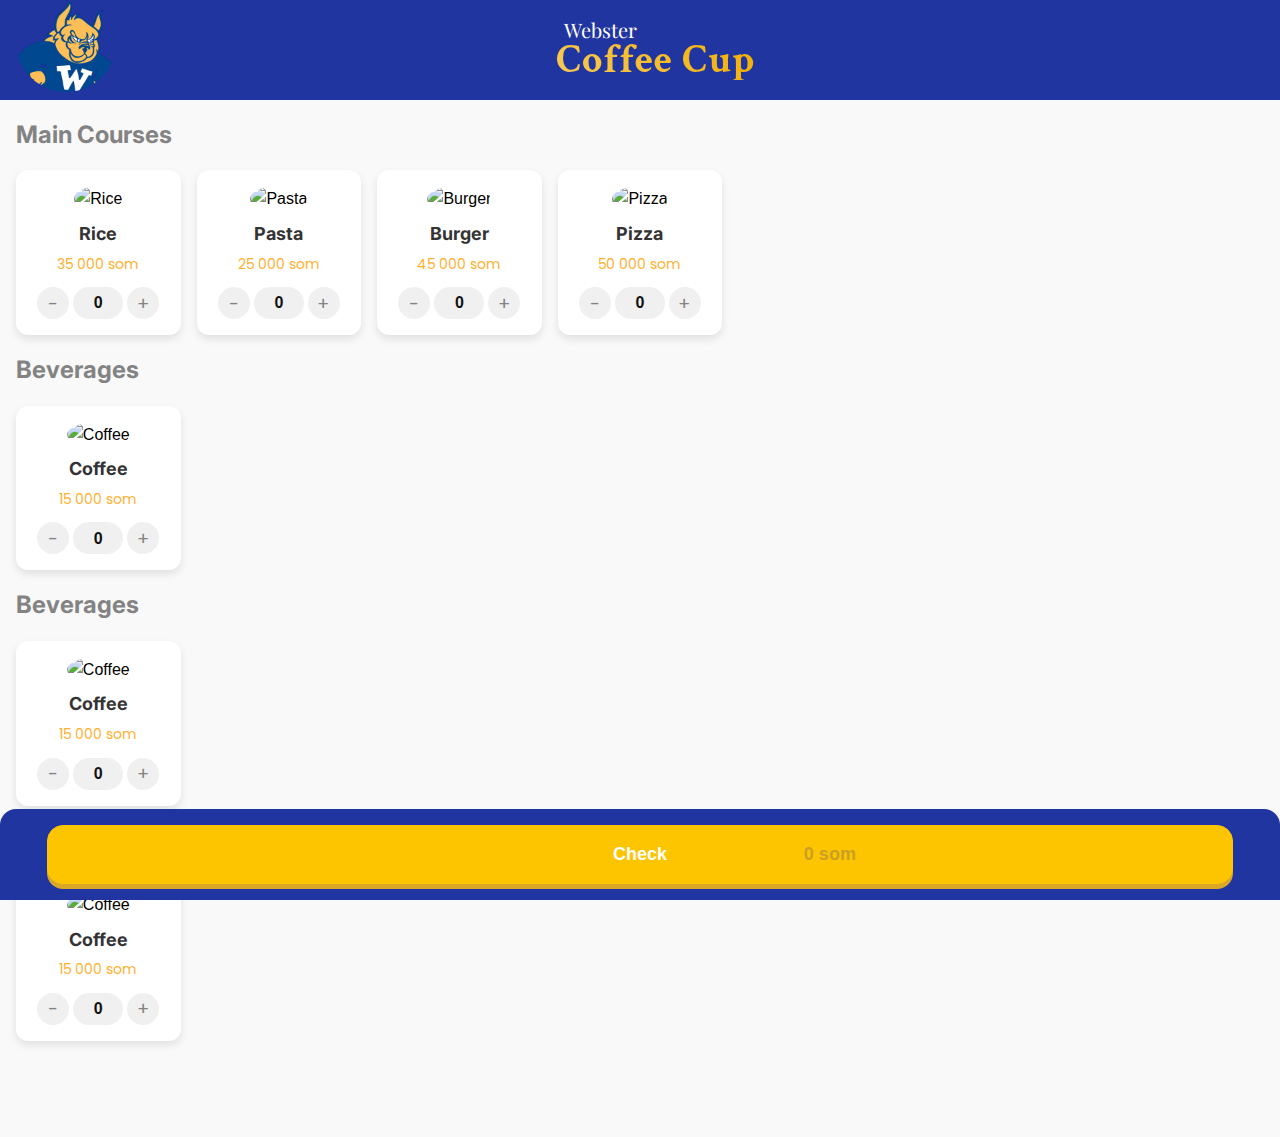
==== index.html @ dc09fca9 "Update logo image source in index.html" ====
<!--

<!DOCTYPE html>
<html lang="en">
<head>
    <meta charset="UTF-8">
    <meta name="viewport" content="width=device-width, user-scalable=no, initial-scale=1.0, maximum-scale=1.0, minimum-scale=1.0">
    <meta http-equiv="X-UA-Compatible" content="ie=edge">
    <title>Shop</title>
    <link rel="stylesheet" href="css/index.css">
    <script src="https://telegram.org/js/telegram-web-app.js"></script>
</head>
<body>
<header>
  <div class="logo">
      <img src="src/toplogom3.png" alt="Webster Logo"/>
  </div>
  <div class="title">
    <span class="small-text">Webster</span>
    <span class="large-text">CoffeeCup</span>
  </div>
</header>
<main>
    <div class="food-grid">
        &lt;!&ndash; Example of a single food card &ndash;&gt;

        <div class="food-card">
            <img src="src/download.png" alt="Rice" class="food-image">
            <h3 class="food-title">Rice</h3>
            <p class="food-price">35 000 som</p>
            <div class="quantity-selector">
                <button class="decrement">-</button>
                <span class="quantity">0</span>
                <button class="increment">+</button>
            </div>
        </div>
        <div class="food-card">
            <img src="src/pasta.png" alt="Pasta" class="food-image">
            <h3 class="food-title">Pasta</h3>
            <p class="food-price">25 000 som</p>
            <div class="quantity-selector">
                <button class="decrement">-</button>
                <span class="quantity">0</span>
                <button class="increment">+</button>
            </div>
        </div>
        <div class="food-card">
            <img src="src/burger.jpg" alt="Burger" class="food-image">
            <h3 class="food-title">Burger</h3>
            <p class="food-price">45 000 som</p>
            <div class="quantity-selector">
                <button class="decrement">-</button>
                <span class="quantity">0</span>
                <button class="increment">+</button>
            </div>
        </div>
        <div class="food-card">
            <img src="src/pizza.jpg" alt="Pizza" class="food-image">
            <h3 class="food-title">Pizza</h3>
            <p class="food-price">50 000 som</p>
            <div class="quantity-selector">
                <button class="decrement">-</button>
                <span class="quantity">0</span>
                <button class="increment">+</button>
            </div>
        </div>
        <div class="food-card">
            <img src="src/coffee.jpg" alt="Coffee" class="food-image">
            <h3 class="food-title">Coffee</h3>
            <p class="food-price">15 000 som</p>
            <div class="quantity-selector">
                <button class="decrement">-</button>
                <span class="quantity">0</span>
                <button class="increment">+</button>
            </div>
        </div>
        &lt;!&ndash; Repeat the food-card structure for other items &ndash;&gt;
    </div>
</main>
<footer>
  <button class="order-button">Check</button>
  <span class="total-price">111 000 som</span>
</footer>
<script src="js/index.js?v=1"></script>
</body>
</html>
-->
<!DOCTYPE html>
<html lang="en">
<head>
    <meta charset="UTF-8">
    <meta name="viewport" content="width=device-width, user-scalable=no, initial-scale=1.0, maximum-scale=1.0, minimum-scale=1.0">
    <meta http-equiv="X-UA-Compatible" content="ie=edge">
    <title>Shop</title>
    <link rel="stylesheet" href="css/index.css">
    <script src="https://telegram.org/js/telegram-web-app.js"></script>
    <link rel="preconnect" href="https://fonts.googleapis.com">
    <link rel="preconnect" href="https://fonts.gstatic.com" crossorigin>
    <link href="https://fonts.googleapis.com/css2?family=Inter:wght@400;700&display=swap" rel="stylesheet">
    <link href="https://fonts.googleapis.com/css2?family=Crimson+Text:wght@400;700&family=Playfair+Display:wght@400;700&display=swap" rel="stylesheet">
    <link href="https://fonts.googleapis.com/css2?family=Inter:wght@400;700&family=Poppins:wght@400;700&display=swap" rel="stylesheet">

</head>
<body>
<header>
    <div class="logo">
        <img src="src/toplogom3(1).png" alt="Webster Logo"/>
    </div>
    <div class="title">
        <span class="small-text">Webster</span>
        <span class="large-text">Coffee Cup</span>
    </div>
</header>
<main>
    <div class="food-grid">
        <!-- Section for Main Courses -->
        <div class="section-title">
            <h2>Main Courses</h2>
        </div>
        <div class="food-card">
            <img src="src/download.png" alt="Rice" class="food-image lazy">
            <h3 class="food-title">Rice</h3>
            <p class="food-price">35 000 som</p>
            <div class="quantity-selector">
                <button class="decrement">-</button>
                <span class="quantity">0</span>
                <button class="increment">+</button>
            </div>
        </div>
        <div class="food-card">
            <img src="src/pasta.png" alt="Pasta" class="food-image lazy">
            <h3 class="food-title">Pasta</h3>
            <p class="food-price">25 000 som</p>
            <div class="quantity-selector">
                <button class="decrement">-</button>
                <span class="quantity">0</span>
                <button class="increment">+</button>
            </div>
        </div>
        <div class="food-card">
            <img src="src/burger.jpg" alt="Burger" class="food-image lazy">
            <h3 class="food-title">Burger</h3>
            <p class="food-price">45 000 som</p>
            <div class="quantity-selector">
                <button class="decrement">-</button>
                <span class="quantity">0</span>
                <button class="increment">+</button>
            </div>
        </div>
        <div class="food-card">
            <img src="src/pizza.jpg" alt="Pizza" class="food-image lazy">
            <h3 class="food-title">Pizza</h3>
            <p class="food-price">50 000 som</p>
            <div class="quantity-selector">
                <button class="decrement">-</button>
                <span class="quantity">0</span>
                <button class="increment">+</button>
            </div>
        </div>

        <!-- Section for Salads -->
        <div class="section-title">
            <h2>Beverages</h2>
        </div>
        <div class="food-card">
            <img src="src/coffee.jpg" alt="Coffee" class="food-image lazy">
            <h3 class="food-title">Coffee</h3>
            <p class="food-price">15 000 som</p>
            <div class="quantity-selector">
                <button class="decrement">-</button>
                <span class="quantity">0</span>
                <button class="increment">+</button>
            </div>
        </div>
        <!-- Section for Dry Food -->
        <div class="section-title">
            <h2>Beverages</h2>
        </div>
        <div class="food-card">
            <img src="src/coffee.jpg" alt="Coffee" class="food-image lazy">
            <h3 class="food-title">Coffee</h3>
            <p class="food-price">15 000 som</p>
            <div class="quantity-selector">
                <button class="decrement">-</button>
                <span class="quantity">0</span>
                <button class="increment">+</button>
            </div>
        </div>
        <!-- Section for Soups -->
        <div class="section-title">
            <h2>Beverages</h2>
        </div>
        <div class="food-card">
            <img src="src/coffee.jpg" alt="Coffee" class="food-image lazy">
            <h3 class="food-title">Coffee</h3>
            <p class="food-price">15 000 som</p>
            <div class="quantity-selector">
                <button class="decrement">-</button>
                <span class="quantity">0</span>
                <button class="increment">+</button>
            </div>
        </div>
        <!-- Repeat the food-card structure for other items -->
    </div>
</main>
<footer>
    <button class="order-button">Check
        <span class="total-price">111 000 som</span>
    </button>
</footer>
<script src="js/index.js?v=1"></script>
---- css/index.css ----
/*

!* General Reset *!
* {
  margin: 0;
  padding: 0;
  box-sizing: border-box;
}

body {
  font-family: "Arial", sans-serif;
  background-color: #f9f9f9;
  color: #000;
  line-height: 1.6;
}

a {
  text-decoration: none;
  color: inherit;
}

!* Header Section *!
header {
  display: flex;
  align-items: center;
  justify-content: space-between;
  background-color: #2135a1;
  padding: 16px;
  color: #fff;
  position: relative;
}

header .logo {
  display: flex;
  align-items: center;
}

header .logo img {
  width: 100px;
  height: 100px;
  border-radius: 50%;
}

header .title {
  text-align: right;
}

header .title .small-text {
  font-size: 20px;
  display: block;
}

header .title .large-text {
  font-size: 40px;
  font-weight: bold;
  color: #fdc500;
}

!* Main Content Section *!
main {
  padding: 16px 16px 96px;
}

.food-grid {
  display: grid;
  grid-template-columns: repeat(auto-fit, minmax(150px, 1fr));
  gap: 16px;
}

.food-card {
  background-color: #fff;
  border-radius: 12px;
  box-shadow: 0px 4px 8px rgba(0, 0, 0, 0.1);
  padding: 16px;
  text-align: center;
}

.food-card img.food-image {
  width: 120px;
  height: 120px;
  border-radius: 50%;
  margin: 0 auto;
  object-fit: cover;
}

.food-card .food-title {
  font-size: 18px;
  font-weight: bold;
  margin-top: 8px;
}

.food-card .food-price {
  font-size: 14px;
  color: #888888;
  margin-top: 4px;
}

.quantity-selector {
  display: flex;
  align-items: center;
  justify-content: center;
  margin-top: 12px;
}

.quantity-selector button {
  width: 32px;
  height: 32px;
  background-color: #F0F0F0;
  border: none;
  border-radius: 50%;
  font-size: 18px;
  font-weight: bold;
  color: #000;
  cursor: pointer;
}

.quantity-selector button:hover {
  background-color: #e0e0e0;
}

.quantity-selector .quantity {
  font-size: 16px;
  font-weight: bold;
  margin: 0 8px;
}

!* Footer Section *!
footer {
  position: fixed;
  bottom: 0;
  display: flex;
  align-items: center;
  color: #fff;

  background-color: #2135a1;
  border-top-left-radius: 16px;
  border-top-right-radius: 16px;
  width: 100%;
  justify-content: center;
  padding: 16px;
}

footer .order-button {
  font-size: 18px;
  cursor: pointer;

  font-weight: 600;
  padding: 16px 25%;
  border-radius: 16px;
  transition: 0.15s all ease-in-out;
  color: white;
  border: 1px solid #fdc500;
  background-color: #fdc500;
  box-shadow: 0px 5px 0px 0px #dba727;
  margin-right: 16px;
  margin-left: 0;
}

footer .order-button:hover {
  background-color: #ffd500;
}


footer .order-button:active {
  transform: translateY(5px);
  box-shadow: none;
}

footer .total-price {
  font-size: 18px;
  font-weight: bold;
  width: 100%;
  text-align: center;
}

:root {
  --grey-color: rgb(228, 228, 228);
  --darker-grey-color: rgb(189, 189, 189);
  --text-color: rgb(60, 60, 60);
  --border-radius: 16px;

}


*/


/* General Reset */
* {
  margin: 0;
  padding: 0;
  box-sizing: border-box;
}

/* This makes the sections take the whole width */
.section-title {
  font-family: 'Inter', serif;
  font-weight: bold;
  color: #838383;
  grid-column: 1 / -1;
}

body {
  font-family: "Arial", sans-serif;
  background-color: #f9f9f9;
  color: #000;
  line-height: 1.6;
}

a {
  text-decoration: none;
  color: inherit;
}

/* Header Section */
header {
  position: relative;
  background-color: #2135a1;
  height: 100px;               /* Adjust header height as needed */
  display: flex;
  align-items: center;
  justify-content: center;
  color: #fff;
}

.logo {
  position: absolute;
  bottom: 0;
  left: 16px;                  /* Adjust left margin if needed */
}

.logo img {
  width: 100px;
  height: 100px;
  border-radius: 50%;
}

.title span {
  margin: 0;       /* Remove any default margins */
  padding: 0;      /* Remove any default padding */
  line-height: 1; /* Adjust line-height as needed */
}

.title {
  text-align: center;
  margin-left:30px;
}

.title .small-text {
  font-family: 'Playfair Display',serif;
  font-size: 20px;
  display: block;
  margin-left: -110px;
}

.title .large-text {
  font-family: 'Crimson Text',serif;
  font-size: 40px;
  font-weight: bold;
  background: linear-gradient(45deg, #F7CA59, #F3AE00);
  -webkit-background-clip: text;
  -webkit-text-fill-color: transparent;
  /* Optional: for browsers that support it */
  background-clip: text;
  color: transparent;
  display: block;
  letter-spacing: 1px
}

/* Main Content Section */
main {
  padding: 16px 16px 96px;
}

.food-grid {
  display: grid;
  grid-template-columns: repeat(auto-fit, minmax(150px, 1fr));
  gap: 16px;
}

.food-card {
  background-color: #fff;
  border-radius: 12px;
  box-shadow: 0px 4px 8px rgba(0, 0, 0, 0.1);
  padding: 16px;
  text-align: center;
}

.food-card img.food-image {
  width: 150px;
  height: 150px;
  border-radius: 50%;
  margin: 0 auto;
  object-fit: cover;
}

.food-card .food-title {
  font-family: 'Inter', sans-serif;
  color: #333;
  font-size: 18px;
  font-weight: bold;
  margin-top: 8px;
}

.food-card .food-price {
  font-family: 'Poppins', sans-serif;
  font-weight: 0;
  font-size: 14px;
  color: #FFB030;
  margin-top: 4px;
}

.quantity-selector {
  display: flex;
  align-items: center;
  justify-content: center;
  margin-top: 12px;
}

.quantity-selector button {
  font-family: 'Poppins', sans-serif;
  width: 32px;
  height: 32px;
  background-color: #F0F0F0;
  border: none;
  border-radius: 50%;
  font-size: 18px;
  font-weight: normal;
  color: #838383;
  cursor: pointer;
}

.quantity-selector button:hover {
  background-color: #e0e0e0;
}

.quantity-selector .quantity {
  display: flex;
  align-items: center;      /* Vertical centering */
  justify-content: center;  /* Horizontal centering */
  background-color: #F0F0F0;
  border-radius: 16px;
  width: 50px;
  height: 32px;
  font-size: 16px;
  color: #111111;
  font-weight: bold;
  margin: 0 4px;
}

/* Footer Section */
footer {
  position: fixed;
  bottom: 0;
  display: flex;
  align-items: center;
  color: #fff;
  background-color: #2135a1;
  border-top-left-radius: 16px;
  border-top-right-radius: 16px;
  width: 100%;
  justify-content: center; /* Center the button */
  padding: 16px;
}

footer .order-button {
  font-size: 18px;
  cursor: pointer;
  font-weight: 600;
  padding: 1em 2em; /* Adjust padding as needed */
  border-radius: 16px;
  color: white;
  border: 1px solid #fdc500;
  background-color: #fdc500;
  box-shadow: 0px 5px 0px 0px #dba727;
  display: flex;
  width: 95%;
  align-items: center;
  justify-content: center; /* Center the text inside the button */
  position: relative;
}

footer .order-button:hover {
  background-color: #ffd500;
}

.order-button span {
  position: absolute;
  left: 63%; /* Adjust the distance from the right edge */
  font-size: 18px;
  font-weight: bold;
  color: #CB9F25;
  padding: 5px 10px;
}

.order-button.animate {
  animation: buttonPress 0.25s ease-in-out;
}

@keyframes buttonPress {
  0%, 100% {
    transform: translateY(0);
    box-shadow: 0px 5px 0px 0px #dba727;
  }
  50% {
    transform: translateY(5px);
    box-shadow: none;
  }
}
/* OLD Version. animation starts after JS*/
/* footer .order-button:active {
  transform: translateY(5px);
  box-shadow: none;
} */



:root {
  --grey-color: rgb(228, 228, 228);
  --darker-grey-color: rgb(189, 189, 189);
  --text-color: rgb(60, 60, 60);
  --border-radius: 16px;

}
---- css/index.css ----
/*

!* General Reset *!
* {
  margin: 0;
  padding: 0;
  box-sizing: border-box;
}

body {
  font-family: "Arial", sans-serif;
  background-color: #f9f9f9;
  color: #000;
  line-height: 1.6;
}

a {
  text-decoration: none;
  color: inherit;
}

!* Header Section *!
header {
  display: flex;
  align-items: center;
  justify-content: space-between;
  background-color: #2135a1;
  padding: 16px;
  color: #fff;
  position: relative;
}

header .logo {
  display: flex;
  align-items: center;
}

header .logo img {
  width: 100px;
  height: 100px;
  border-radius: 50%;
}

header .title {
  text-align: right;
}

header .title .small-text {
  font-size: 20px;
  display: block;
}

header .title .large-text {
  font-size: 40px;
  font-weight: bold;
  color: #fdc500;
}

!* Main Content Section *!
main {
  padding: 16px 16px 96px;
}

.food-grid {
  display: grid;
  grid-template-columns: repeat(auto-fit, minmax(150px, 1fr));
  gap: 16px;
}

.food-card {
  background-color: #fff;
  border-radius: 12px;
  box-shadow: 0px 4px 8px rgba(0, 0, 0, 0.1);
  padding: 16px;
  text-align: center;
}

.food-card img.food-image {
  width: 120px;
  height: 120px;
  border-radius: 50%;
  margin: 0 auto;
  object-fit: cover;
}

.food-card .food-title {
  font-size: 18px;
  font-weight: bold;
  margin-top: 8px;
}

.food-card .food-price {
  font-size: 14px;
  color: #888888;
  margin-top: 4px;
}

.quantity-selector {
  display: flex;
  align-items: center;
  justify-content: center;
  margin-top: 12px;
}

.quantity-selector button {
  width: 32px;
  height: 32px;
  background-color: #F0F0F0;
  border: none;
  border-radius: 50%;
  font-size: 18px;
  font-weight: bold;
  color: #000;
  cursor: pointer;
}

.quantity-selector button:hover {
  background-color: #e0e0e0;
}

.quantity-selector .quantity {
  font-size: 16px;
  font-weight: bold;
  margin: 0 8px;
}

!* Footer Section *!
footer {
  position: fixed;
  bottom: 0;
  display: flex;
  align-items: center;
  color: #fff;

  background-color: #2135a1;
  border-top-left-radius: 16px;
  border-top-right-radius: 16px;
  width: 100%;
  justify-content: center;
  padding: 16px;
}

footer .order-button {
  font-size: 18px;
  cursor: pointer;

  font-weight: 600;
  padding: 16px 25%;
  border-radius: 16px;
  transition: 0.15s all ease-in-out;
  color: white;
  border: 1px solid #fdc500;
  background-color: #fdc500;
  box-shadow: 0px 5px 0px 0px #dba727;
  margin-right: 16px;
  margin-left: 0;
}

footer .order-button:hover {
  background-color: #ffd500;
}


footer .order-button:active {
  transform: translateY(5px);
  box-shadow: none;
}

footer .total-price {
  font-size: 18px;
  font-weight: bold;
  width: 100%;
  text-align: center;
}

:root {
  --grey-color: rgb(228, 228, 228);
  --darker-grey-color: rgb(189, 189, 189);
  --text-color: rgb(60, 60, 60);
  --border-radius: 16px;

}


*/


/* General Reset */
* {
  margin: 0;
  padding: 0;
  box-sizing: border-box;
}

/* This makes the sections take the whole width */
.section-title {
  font-family: 'Inter', serif;
  font-weight: bold;
  color: #838383;
  grid-column: 1 / -1;
}

body {
  font-family: "Arial", sans-serif;
  background-color: #f9f9f9;
  color: #000;
  line-height: 1.6;
}

a {
  text-decoration: none;
  color: inherit;
}

/* Header Section */
header {
  position: relative;
  background-color: #2135a1;
  height: 100px;               /* Adjust header height as needed */
  display: flex;
  align-items: center;
  justify-content: center;
  color: #fff;
}

.logo {
  position: absolute;
  bottom: 0;
  left: 16px;                  /* Adjust left margin if needed */
}

.logo img {
  width: 100px;
  height: 100px;
  border-radius: 50%;
}

.title span {
  margin: 0;       /* Remove any default margins */
  padding: 0;      /* Remove any default padding */
  line-height: 1; /* Adjust line-height as needed */
}

.title {
  text-align: center;
  margin-left:30px;
}

.title .small-text {
  font-family: 'Playfair Display',serif;
  font-size: 20px;
  display: block;
  margin-left: -110px;
}

.title .large-text {
  font-family: 'Crimson Text',serif;
  font-size: 40px;
  font-weight: bold;
  background: linear-gradient(45deg, #F7CA59, #F3AE00);
  -webkit-background-clip: text;
  -webkit-text-fill-color: transparent;
  /* Optional: for browsers that support it */
  background-clip: text;
  color: transparent;
  display: block;
  letter-spacing: 1px
}

/* Main Content Section */
main {
  padding: 16px 16px 96px;
}

.food-grid {
  display: grid;
  grid-template-columns: repeat(auto-fit, minmax(150px, 1fr));
  gap: 16px;
}

.food-card {
  background-color: #fff;
  border-radius: 12px;
  box-shadow: 0px 4px 8px rgba(0, 0, 0, 0.1);
  padding: 16px;
  text-align: center;
}

.food-card img.food-image {
  width: 150px;
  height: 150px;
  border-radius: 50%;
  margin: 0 auto;
  object-fit: cover;
}

.food-card .food-title {
  font-family: 'Inter', sans-serif;
  color: #333;
  font-size: 18px;
  font-weight: bold;
  margin-top: 8px;
}

.food-card .food-price {
  font-family: 'Poppins', sans-serif;
  font-weight: 0;
  font-size: 14px;
  color: #FFB030;
  margin-top: 4px;
}

.quantity-selector {
  display: flex;
  align-items: center;
  justify-content: center;
  margin-top: 12px;
}

.quantity-selector button {
  font-family: 'Poppins', sans-serif;
  width: 32px;
  height: 32px;
  background-color: #F0F0F0;
  border: none;
  border-radius: 50%;
  font-size: 18px;
  font-weight: normal;
  color: #838383;
  cursor: pointer;
}

.quantity-selector button:hover {
  background-color: #e0e0e0;
}

.quantity-selector .quantity {
  display: flex;
  align-items: center;      /* Vertical centering */
  justify-content: center;  /* Horizontal centering */
  background-color: #F0F0F0;
  border-radius: 16px;
  width: 50px;
  height: 32px;
  font-size: 16px;
  color: #111111;
  font-weight: bold;
  margin: 0 4px;
}

/* Footer Section */
footer {
  position: fixed;
  bottom: 0;
  display: flex;
  align-items: center;
  color: #fff;
  background-color: #2135a1;
  border-top-left-radius: 16px;
  border-top-right-radius: 16px;
  width: 100%;
  justify-content: center; /* Center the button */
  padding: 16px;
}

footer .order-button {
  font-size: 18px;
  cursor: pointer;
  font-weight: 600;
  padding: 1em 2em; /* Adjust padding as needed */
  border-radius: 16px;
  color: white;
  border: 1px solid #fdc500;
  background-color: #fdc500;
  box-shadow: 0px 5px 0px 0px #dba727;
  display: flex;
  width: 95%;
  align-items: center;
  justify-content: center; /* Center the text inside the button */
  position: relative;
}

footer .order-button:hover {
  background-color: #ffd500;
}

.order-button span {
  position: absolute;
  left: 63%; /* Adjust the distance from the right edge */
  font-size: 18px;
  font-weight: bold;
  color: #CB9F25;
  padding: 5px 10px;
}

.order-button.animate {
  animation: buttonPress 0.25s ease-in-out;
}

@keyframes buttonPress {
  0%, 100% {
    transform: translateY(0);
    box-shadow: 0px 5px 0px 0px #dba727;
  }
  50% {
    transform: translateY(5px);
    box-shadow: none;
  }
}
/* OLD Version. animation starts after JS*/
/* footer .order-button:active {
  transform: translateY(5px);
  box-shadow: none;
} */



:root {
  --grey-color: rgb(228, 228, 228);
  --darker-grey-color: rgb(189, 189, 189);
  --text-color: rgb(60, 60, 60);
  --border-radius: 16px;

}
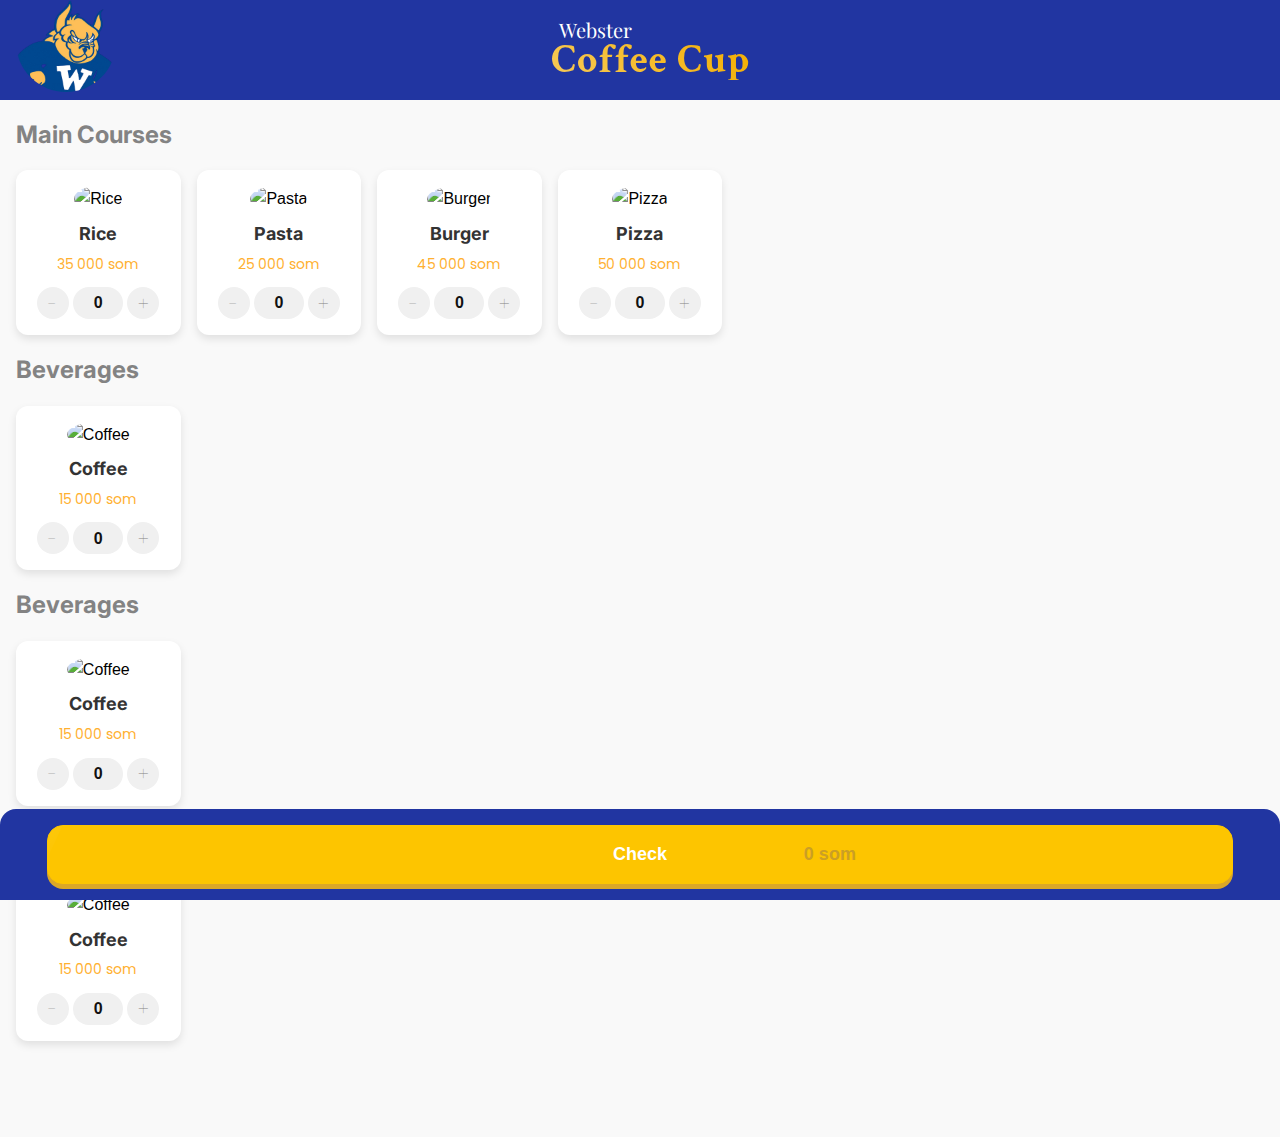
==== commit c8045792: "Update default total price display in order button" ====
--- a/index.html
+++ b/index.html
@@ -205,7 +205,7 @@
 </main>
 <footer>
     <button class="order-button">Check
-        <span class="total-price">111 000 som</span>
+        <span class="total-price">0 som</span>
     </button>
 </footer>
 <script src="js/index.js?v=1"></script>--- a/css/index.css
+++ b/css/index.css
@@ -185,6 +185,8 @@
 */
 
 
+
+
 /* General Reset */
 * {
   margin: 0;
@@ -243,7 +245,7 @@
 
 .title {
   text-align: center;
-  margin-left:30px;
+  margin-left:20px;
 }
 
 .title .small-text {
@@ -318,6 +320,7 @@
 }
 
 .quantity-selector button {
+  -webkit-tap-highlight-color: transparent;
   font-family: 'Poppins', sans-serif;
   width: 32px;
   height: 32px;
@@ -325,7 +328,7 @@
   border: none;
   border-radius: 50%;
   font-size: 18px;
-  font-weight: normal;
+  font-weight: lighter;
   color: #838383;
   cursor: pointer;
 }
@@ -364,10 +367,14 @@
 }
 
 footer .order-button {
+  -webkit-tap-highlight-color: transparent;
+  position: relative;
+  overflow: hidden; /* Hide the pseudo-element when outside */
+  /* existing styles... */
   font-size: 18px;
   cursor: pointer;
   font-weight: 600;
-  padding: 1em 2em; /* Adjust padding as needed */
+  padding: 1em 2em;
   border-radius: 16px;
   color: white;
   border: 1px solid #fdc500;
@@ -376,10 +383,34 @@
   display: flex;
   width: 95%;
   align-items: center;
-  justify-content: center; /* Center the text inside the button */
-  position: relative;
-}
-
+  justify-content: center;
+}
+
+/* Pseudo-element for the glow effect */
+footer .order-button::before {
+  content: "";
+  position: absolute;
+  top: 0;
+  left: -100%;
+  width: 100%;
+  height: 100%;
+  background: linear-gradient(120deg, transparent, rgba(255, 255, 255, 0.6), transparent);
+  transform: skewX(-25deg);
+  animation: glow 2s;
+}
+
+/* Keyframes for left-to-right glow */
+@keyframes glow {
+  0% {
+    left: -100%;
+  }
+  50% {
+    left: 100%;
+  }
+  100% {
+    left: 100%;
+  }
+}
 footer .order-button:hover {
   background-color: #ffd500;
 }
@@ -424,3 +455,5 @@
 }
 
 
+
+
--- a/css/index.css
+++ b/css/index.css
@@ -185,6 +185,8 @@
 */
 
 
+
+
 /* General Reset */
 * {
   margin: 0;
@@ -243,7 +245,7 @@
 
 .title {
   text-align: center;
-  margin-left:30px;
+  margin-left:20px;
 }
 
 .title .small-text {
@@ -318,6 +320,7 @@
 }
 
 .quantity-selector button {
+  -webkit-tap-highlight-color: transparent;
   font-family: 'Poppins', sans-serif;
   width: 32px;
   height: 32px;
@@ -325,7 +328,7 @@
   border: none;
   border-radius: 50%;
   font-size: 18px;
-  font-weight: normal;
+  font-weight: lighter;
   color: #838383;
   cursor: pointer;
 }
@@ -364,10 +367,14 @@
 }
 
 footer .order-button {
+  -webkit-tap-highlight-color: transparent;
+  position: relative;
+  overflow: hidden; /* Hide the pseudo-element when outside */
+  /* existing styles... */
   font-size: 18px;
   cursor: pointer;
   font-weight: 600;
-  padding: 1em 2em; /* Adjust padding as needed */
+  padding: 1em 2em;
   border-radius: 16px;
   color: white;
   border: 1px solid #fdc500;
@@ -376,10 +383,34 @@
   display: flex;
   width: 95%;
   align-items: center;
-  justify-content: center; /* Center the text inside the button */
-  position: relative;
-}
-
+  justify-content: center;
+}
+
+/* Pseudo-element for the glow effect */
+footer .order-button::before {
+  content: "";
+  position: absolute;
+  top: 0;
+  left: -100%;
+  width: 100%;
+  height: 100%;
+  background: linear-gradient(120deg, transparent, rgba(255, 255, 255, 0.6), transparent);
+  transform: skewX(-25deg);
+  animation: glow 2s;
+}
+
+/* Keyframes for left-to-right glow */
+@keyframes glow {
+  0% {
+    left: -100%;
+  }
+  50% {
+    left: 100%;
+  }
+  100% {
+    left: 100%;
+  }
+}
 footer .order-button:hover {
   background-color: #ffd500;
 }
@@ -424,3 +455,5 @@
 }
 
 
+
+
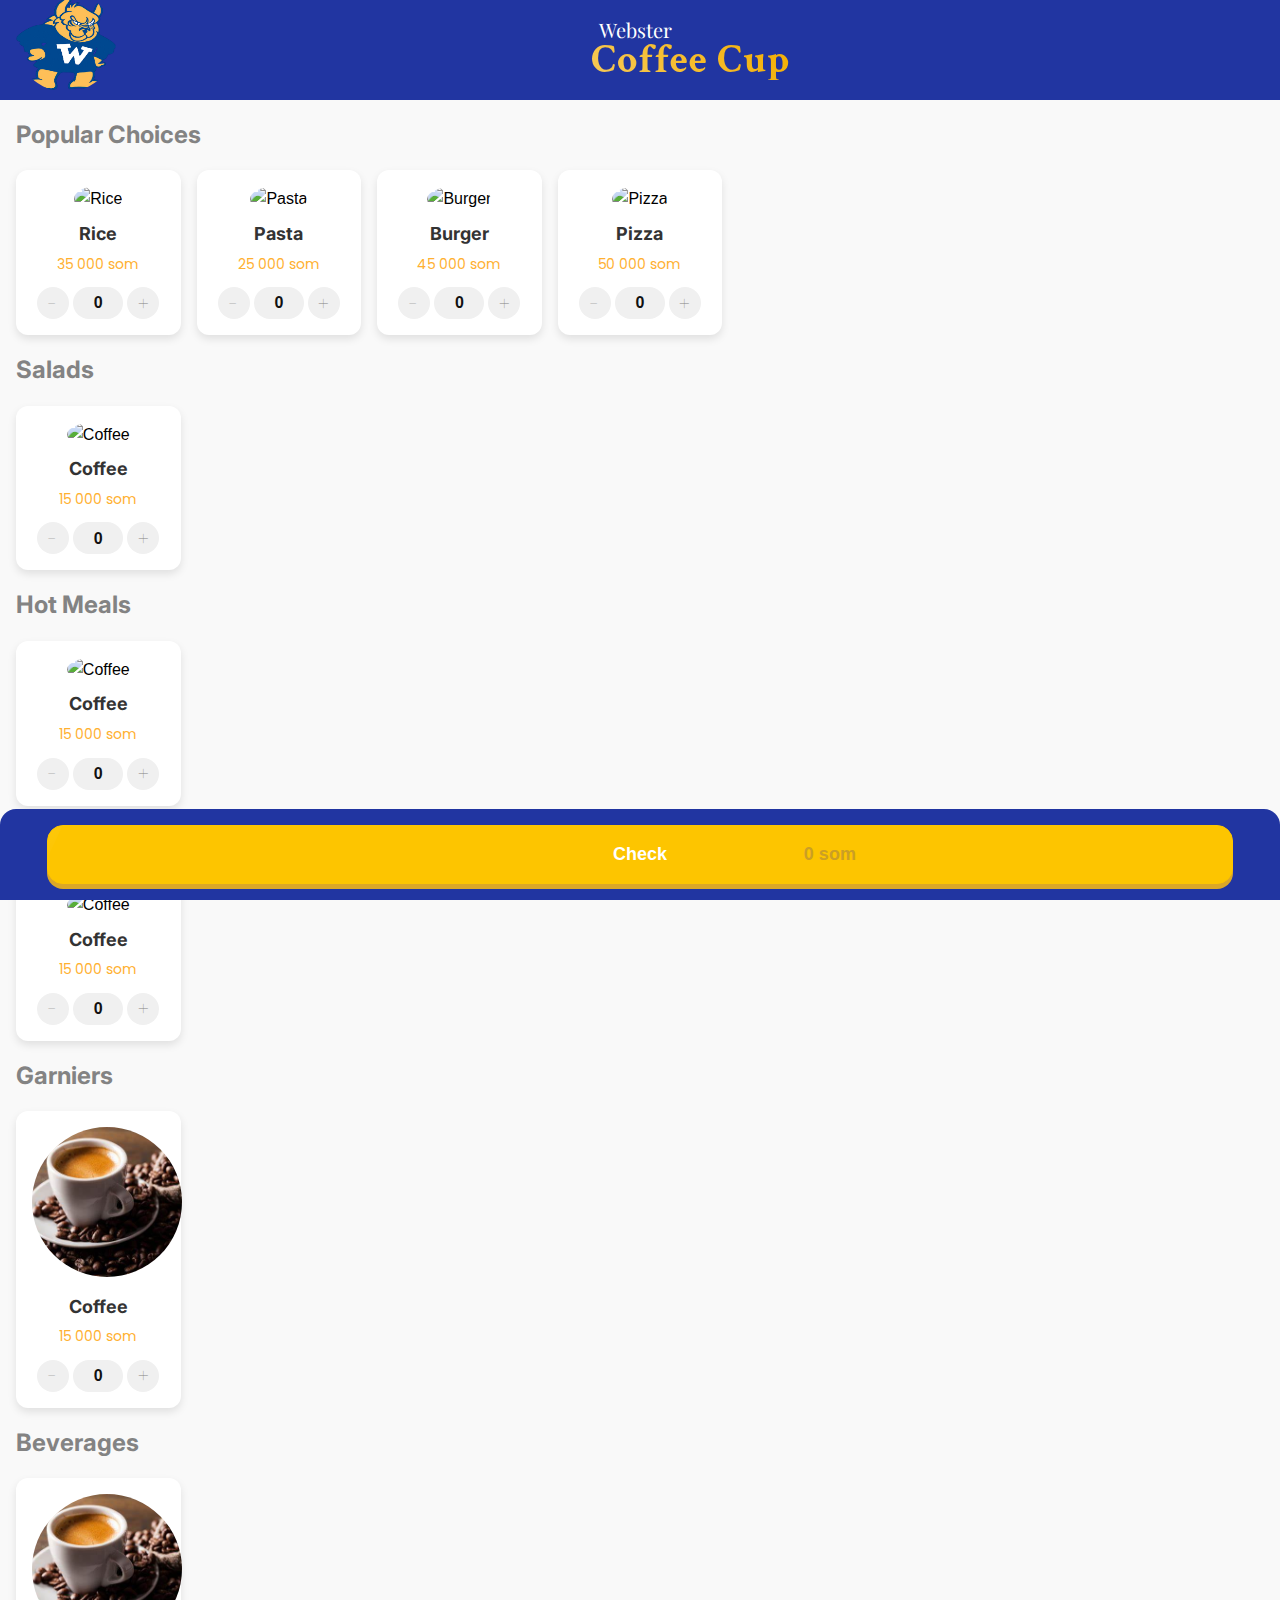
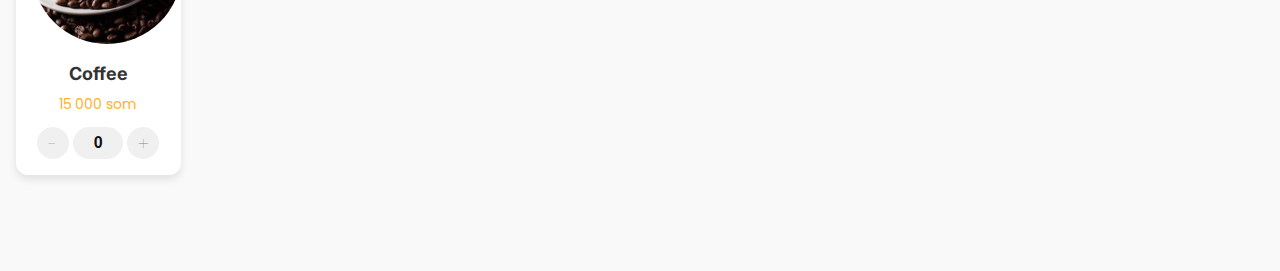
==== commit c9fccea1: "Update menu structure and fix layout issues in UI" ====
--- a/index.html
+++ b/index.html
@@ -104,7 +104,7 @@
 <body>
 <header>
     <div class="logo">
-        <img src="src/toplogom3(1).png" alt="Webster Logo"/>
+        <img src="src/toplogom3.png" alt="Webster Logo"/>
     </div>
     <div class="title">
         <span class="small-text">Webster</span>
@@ -113,9 +113,9 @@
 </header>
 <main>
     <div class="food-grid">
-        <!-- Section for Main Courses -->
-        <div class="section-title">
-            <h2>Main Courses</h2>
+        <!-- Section for Popular Choices -->
+        <div class="section-title">
+            <h2>Popular Choices</h2>
         </div>
         <div class="food-card">
             <img src="src/download.png" alt="Rice" class="food-image lazy">
@@ -160,33 +160,63 @@
 
         <!-- Section for Salads -->
         <div class="section-title">
-            <h2>Beverages</h2>
-        </div>
-        <div class="food-card">
-            <img src="src/coffee.jpg" alt="Coffee" class="food-image lazy">
-            <h3 class="food-title">Coffee</h3>
-            <p class="food-price">15 000 som</p>
-            <div class="quantity-selector">
-                <button class="decrement">-</button>
-                <span class="quantity">0</span>
-                <button class="increment">+</button>
-            </div>
-        </div>
-        <!-- Section for Dry Food -->
-        <div class="section-title">
-            <h2>Beverages</h2>
-        </div>
-        <div class="food-card">
-            <img src="src/coffee.jpg" alt="Coffee" class="food-image lazy">
-            <h3 class="food-title">Coffee</h3>
-            <p class="food-price">15 000 som</p>
-            <div class="quantity-selector">
-                <button class="decrement">-</button>
-                <span class="quantity">0</span>
-                <button class="increment">+</button>
-            </div>
-        </div>
-        <!-- Section for Soups -->
+            <h2>Salads</h2>
+        </div>
+        <div class="food-card">
+            <img src="src/coffee.jpg" alt="Coffee" class="food-image lazy">
+            <h3 class="food-title">Coffee</h3>
+            <p class="food-price">15 000 som</p>
+            <div class="quantity-selector">
+                <button class="decrement">-</button>
+                <span class="quantity">0</span>
+                <button class="increment">+</button>
+            </div>
+        </div>
+        <!-- Section for Hot Meals -->
+        <div class="section-title">
+            <h2>Hot Meals</h2>
+        </div>
+        <div class="food-card">
+            <img src="src/coffee.jpg" alt="Coffee" class="food-image lazy">
+            <h3 class="food-title">Coffee</h3>
+            <p class="food-price">15 000 som</p>
+            <div class="quantity-selector">
+                <button class="decrement">-</button>
+                <span class="quantity">0</span>
+                <button class="increment">+</button>
+            </div>
+        </div>
+        <!-- Section for Bakery -->
+        <div class="section-title">
+            <h2>Bakery</h2>
+        </div>
+        <div class="food-card">
+            <img src="src/coffee.jpg" alt="Coffee" class="food-image lazy">
+            <h3 class="food-title">Coffee</h3>
+            <p class="food-price">15 000 som</p>
+            <div class="quantity-selector">
+                <button class="decrement">-</button>
+                <span class="quantity">0</span>
+                <button class="increment">+</button>
+            </div>
+        </div>
+
+        <!-- Section for Garniers -->
+        <div class="section-title">
+            <h2>Garniers</h2>
+        </div>
+        <div class="food-card">
+            <img src="src/coffee.jpg" alt="Coffee" class="food-image lazy">
+            <h3 class="food-title">Coffee</h3>
+            <p class="food-price">15 000 som</p>
+            <div class="quantity-selector">
+                <button class="decrement">-</button>
+                <span class="quantity">0</span>
+                <button class="increment">+</button>
+            </div>
+        </div>
+
+        <!-- Section for Beverages -->
         <div class="section-title">
             <h2>Beverages</h2>
         </div>
@@ -205,7 +235,7 @@
 </main>
 <footer>
     <button class="order-button">Check
-        <span class="total-price">0 som</span>
+        <span class="total-price">111 000 som</span>
     </button>
 </footer>
 <script src="js/index.js?v=1"></script>--- a/css/index.css
+++ b/css/index.css
@@ -187,6 +187,7 @@
 
 
 
+
 /* General Reset */
 * {
   margin: 0;
@@ -245,7 +246,7 @@
 
 .title {
   text-align: center;
-  margin-left:20px;
+  margin-left:100px;
 }
 
 .title .small-text {
@@ -457,3 +458,4 @@
 
 
 
+
--- a/css/index.css
+++ b/css/index.css
@@ -187,6 +187,7 @@
 
 
 
+
 /* General Reset */
 * {
   margin: 0;
@@ -245,7 +246,7 @@
 
 .title {
   text-align: center;
-  margin-left:20px;
+  margin-left:100px;
 }
 
 .title .small-text {
@@ -457,3 +458,4 @@
 
 
 
+
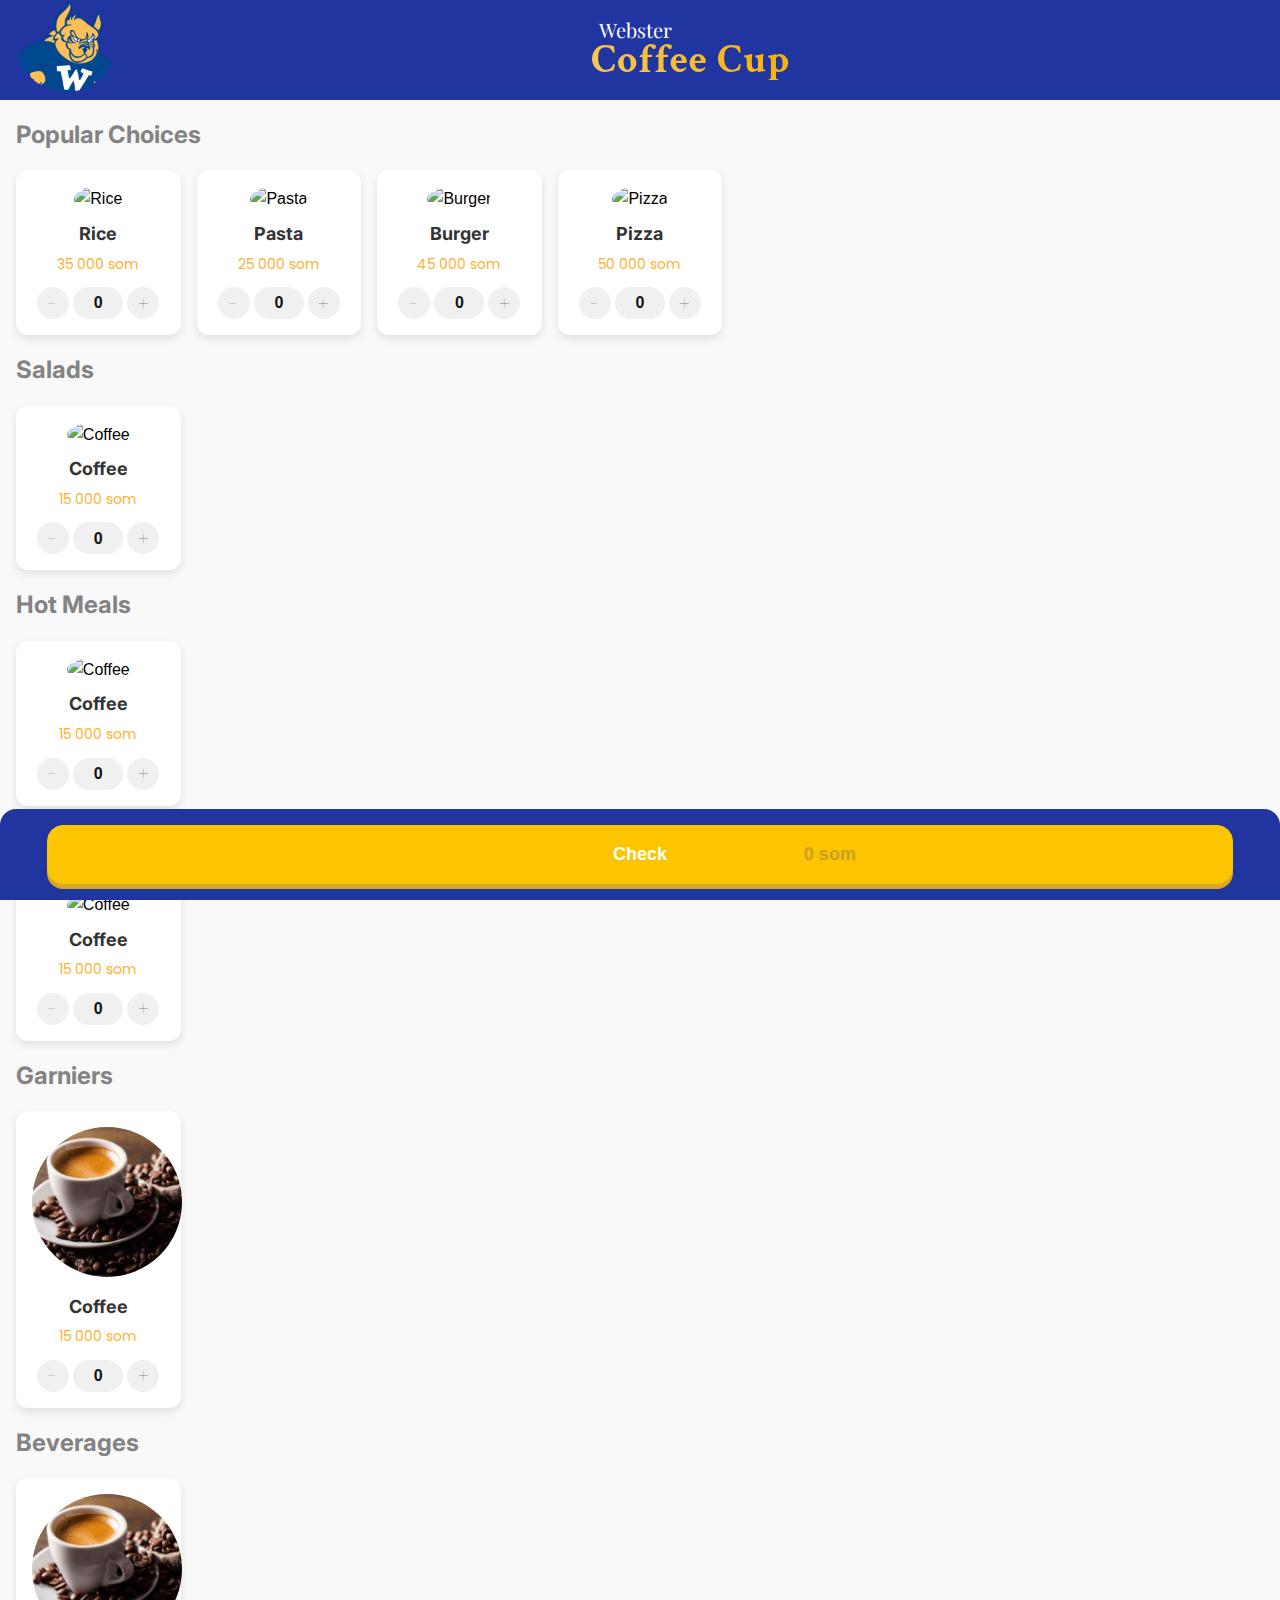
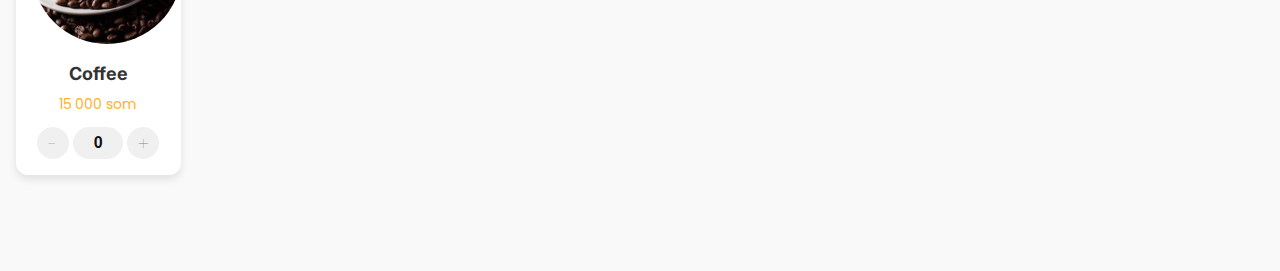
==== commit 9a7082ca: "Update logo image source in index.html" ====
--- a/index.html
+++ b/index.html
@@ -104,7 +104,7 @@
 <body>
 <header>
     <div class="logo">
-        <img src="src/toplogom3.png" alt="Webster Logo"/>
+        <img src="src/toplogom3(1).png" alt="Webster Logo"/>
     </div>
     <div class="title">
         <span class="small-text">Webster</span>
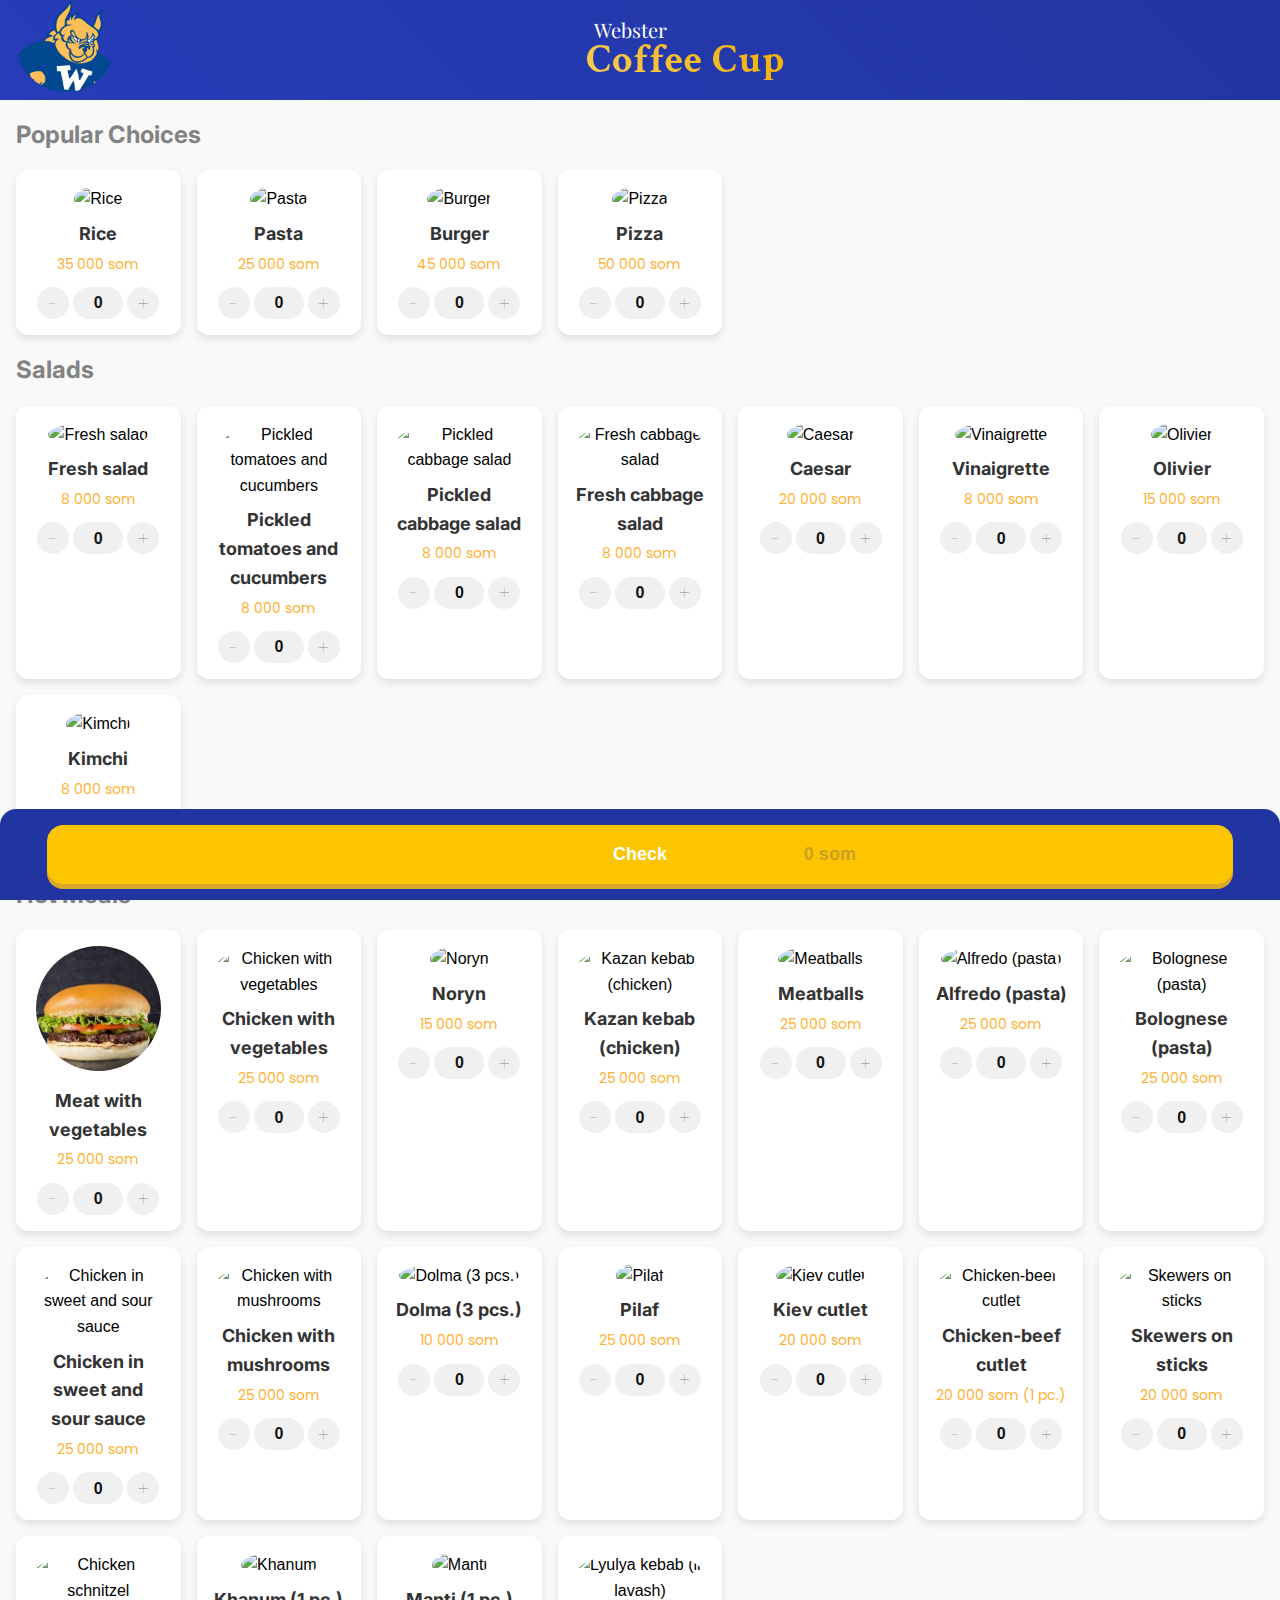
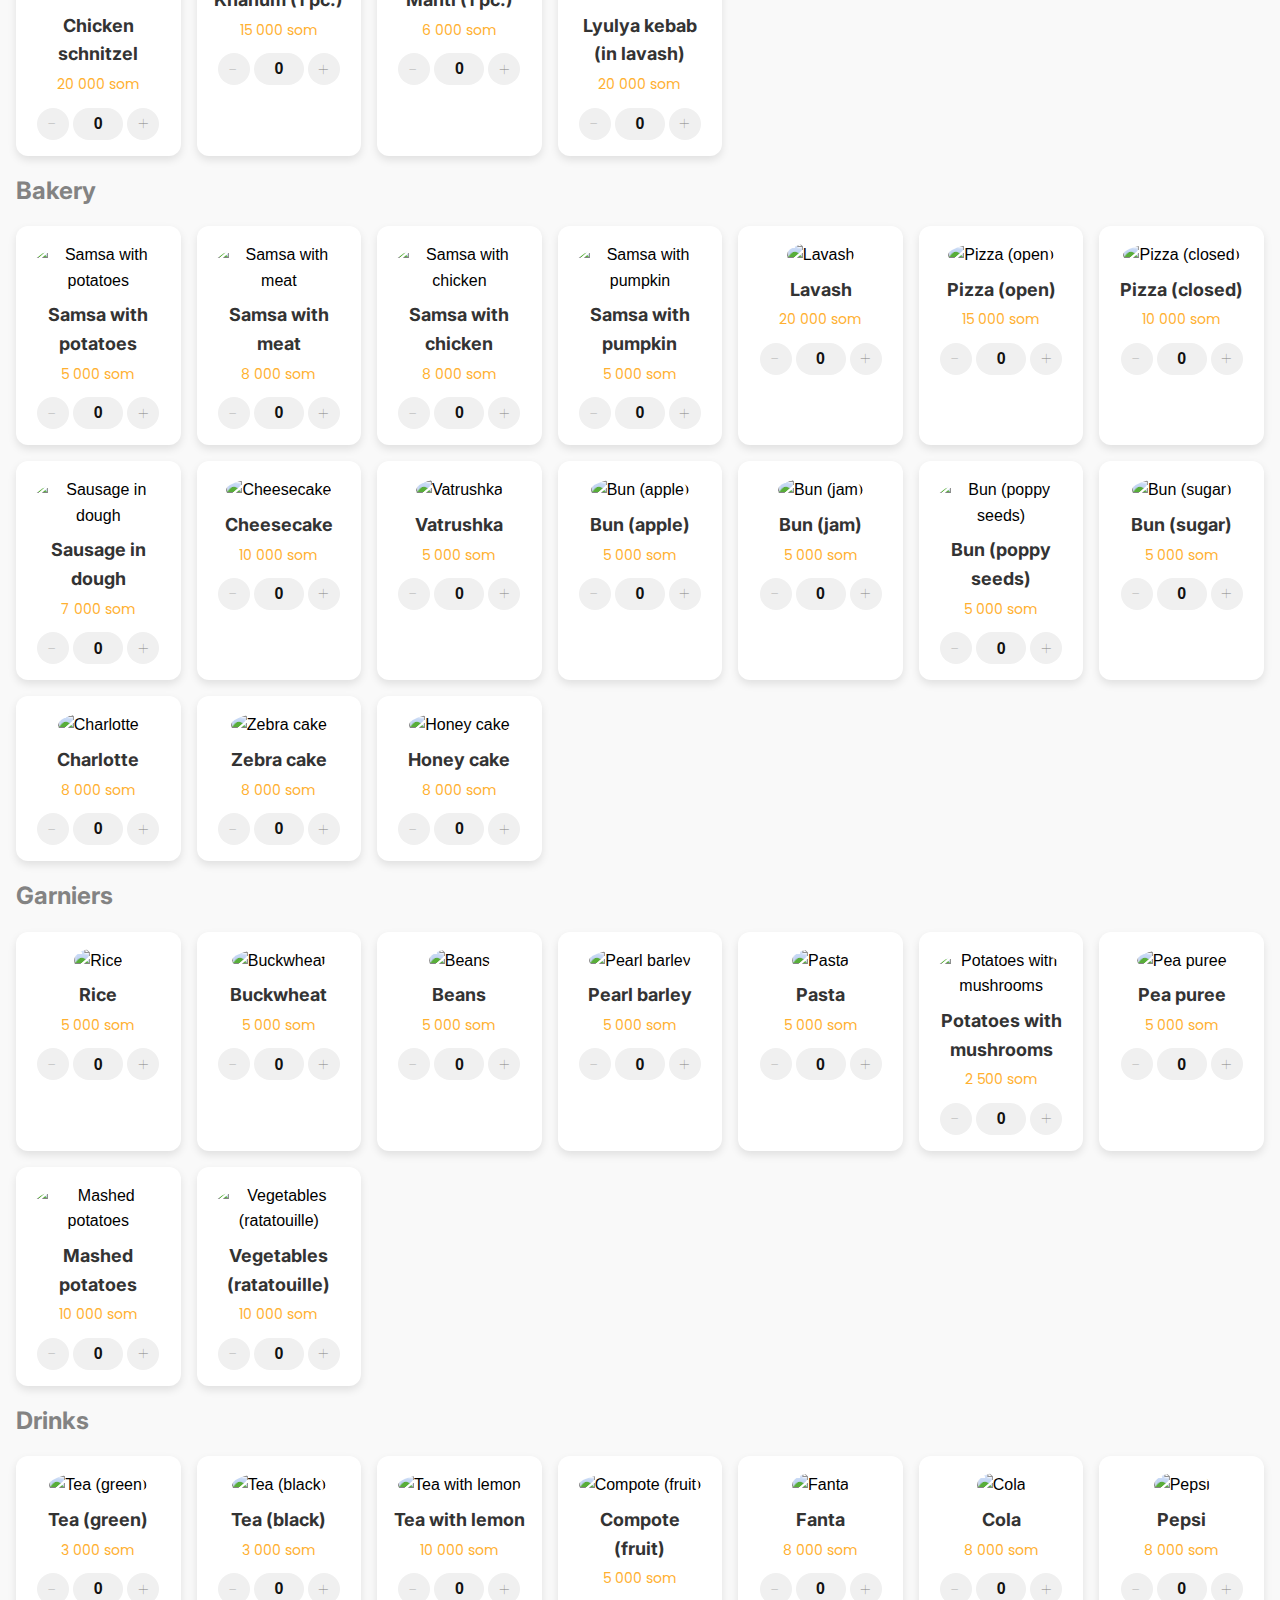
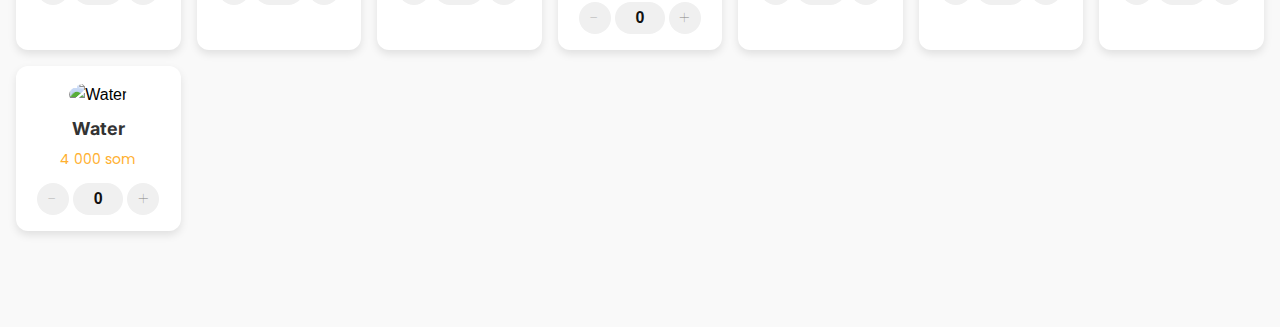
==== commit 655b3d5c: "Add new food menu items and lazy loading for images" ====
--- a/index.html
+++ b/index.html
@@ -1,90 +1,3 @@
-<!--
-
-<!DOCTYPE html>
-<html lang="en">
-<head>
-    <meta charset="UTF-8">
-    <meta name="viewport" content="width=device-width, user-scalable=no, initial-scale=1.0, maximum-scale=1.0, minimum-scale=1.0">
-    <meta http-equiv="X-UA-Compatible" content="ie=edge">
-    <title>Shop</title>
-    <link rel="stylesheet" href="css/index.css">
-    <script src="https://telegram.org/js/telegram-web-app.js"></script>
-</head>
-<body>
-<header>
-  <div class="logo">
-      <img src="src/toplogom3.png" alt="Webster Logo"/>
-  </div>
-  <div class="title">
-    <span class="small-text">Webster</span>
-    <span class="large-text">CoffeeCup</span>
-  </div>
-</header>
-<main>
-    <div class="food-grid">
-        &lt;!&ndash; Example of a single food card &ndash;&gt;
-
-        <div class="food-card">
-            <img src="src/download.png" alt="Rice" class="food-image">
-            <h3 class="food-title">Rice</h3>
-            <p class="food-price">35 000 som</p>
-            <div class="quantity-selector">
-                <button class="decrement">-</button>
-                <span class="quantity">0</span>
-                <button class="increment">+</button>
-            </div>
-        </div>
-        <div class="food-card">
-            <img src="src/pasta.png" alt="Pasta" class="food-image">
-            <h3 class="food-title">Pasta</h3>
-            <p class="food-price">25 000 som</p>
-            <div class="quantity-selector">
-                <button class="decrement">-</button>
-                <span class="quantity">0</span>
-                <button class="increment">+</button>
-            </div>
-        </div>
-        <div class="food-card">
-            <img src="src/burger.jpg" alt="Burger" class="food-image">
-            <h3 class="food-title">Burger</h3>
-            <p class="food-price">45 000 som</p>
-            <div class="quantity-selector">
-                <button class="decrement">-</button>
-                <span class="quantity">0</span>
-                <button class="increment">+</button>
-            </div>
-        </div>
-        <div class="food-card">
-            <img src="src/pizza.jpg" alt="Pizza" class="food-image">
-            <h3 class="food-title">Pizza</h3>
-            <p class="food-price">50 000 som</p>
-            <div class="quantity-selector">
-                <button class="decrement">-</button>
-                <span class="quantity">0</span>
-                <button class="increment">+</button>
-            </div>
-        </div>
-        <div class="food-card">
-            <img src="src/coffee.jpg" alt="Coffee" class="food-image">
-            <h3 class="food-title">Coffee</h3>
-            <p class="food-price">15 000 som</p>
-            <div class="quantity-selector">
-                <button class="decrement">-</button>
-                <span class="quantity">0</span>
-                <button class="increment">+</button>
-            </div>
-        </div>
-        &lt;!&ndash; Repeat the food-card structure for other items &ndash;&gt;
-    </div>
-</main>
-<footer>
-  <button class="order-button">Check</button>
-  <span class="total-price">111 000 som</span>
-</footer>
-<script src="js/index.js?v=1"></script>
-</body>
-</html>
--->
 <!DOCTYPE html>
 <html lang="en">
 <head>
@@ -163,9 +76,79 @@
             <h2>Salads</h2>
         </div>
         <div class="food-card">
-            <img src="src/coffee.jpg" alt="Coffee" class="food-image lazy">
-            <h3 class="food-title">Coffee</h3>
+            <img src="src/fresh-salad.jpg" alt="Fresh salad" class="food-image lazy">
+            <h3 class="food-title">Fresh salad</h3>
+            <p class="food-price">8 000 som</p>
+            <div class="quantity-selector">
+                <button class="decrement">-</button>
+                <span class="quantity">0</span>
+                <button class="increment">+</button>
+            </div>
+        </div>
+        <div class="food-card">
+            <img src="src/pickled-tomatoes-cucumbers.jpg" alt="Pickled tomatoes and cucumbers" class="food-image lazy">
+            <h3 class="food-title">Pickled tomatoes and cucumbers</h3>
+            <p class="food-price">8 000 som</p>
+            <div class="quantity-selector">
+                <button class="decrement">-</button>
+                <span class="quantity">0</span>
+                <button class="increment">+</button>
+            </div>
+        </div>
+        <div class="food-card">
+            <img src="src/pickled-cabbage.jpg" alt="Pickled cabbage salad" class="food-image lazy">
+            <h3 class="food-title">Pickled cabbage salad</h3>
+            <p class="food-price">8 000 som</p>
+            <div class="quantity-selector">
+                <button class="decrement">-</button>
+                <span class="quantity">0</span>
+                <button class="increment">+</button>
+            </div>
+        </div>
+        <div class="food-card">
+            <img src="src/fresh-cabbage.jpg" alt="Fresh cabbage salad" class="food-image lazy">
+            <h3 class="food-title">Fresh cabbage salad</h3>
+            <p class="food-price">8 000 som</p>
+            <div class="quantity-selector">
+                <button class="decrement">-</button>
+                <span class="quantity">0</span>
+                <button class="increment">+</button>
+            </div>
+        </div>
+        <div class="food-card">
+            <img src="src/caesar.jpg" alt="Caesar" class="food-image lazy">
+            <h3 class="food-title">Caesar</h3>
+            <p class="food-price">20 000 som</p>
+            <div class="quantity-selector">
+                <button class="decrement">-</button>
+                <span class="quantity">0</span>
+                <button class="increment">+</button>
+            </div>
+        </div>
+        <div class="food-card">
+            <img src="src/vinaigrette.jpg" alt="Vinaigrette" class="food-image lazy">
+            <h3 class="food-title">Vinaigrette</h3>
+            <p class="food-price">8 000 som</p>
+            <div class="quantity-selector">
+                <button class="decrement">-</button>
+                <span class="quantity">0</span>
+                <button class="increment">+</button>
+            </div>
+        </div>
+        <div class="food-card">
+            <img src="src/olivier.jpg" alt="Olivier" class="food-image lazy">
+            <h3 class="food-title">Olivier</h3>
             <p class="food-price">15 000 som</p>
+            <div class="quantity-selector">
+                <button class="decrement">-</button>
+                <span class="quantity">0</span>
+                <button class="increment">+</button>
+            </div>
+        </div>
+        <div class="food-card">
+            <img src="src/kimchi.jpg" alt="Kimchi" class="food-image lazy">
+            <h3 class="food-title">Kimchi</h3>
+            <p class="food-price">8 000 som</p>
             <div class="quantity-selector">
                 <button class="decrement">-</button>
                 <span class="quantity">0</span>
@@ -177,9 +160,179 @@
             <h2>Hot Meals</h2>
         </div>
         <div class="food-card">
-            <img src="src/coffee.jpg" alt="Coffee" class="food-image lazy">
-            <h3 class="food-title">Coffee</h3>
+            <img src="src/burger.jpg" loading="lazy" alt="Meat with vegetables" class="food-image lazy">
+            <h3 class="food-title">Meat with vegetables</h3>
+            <p class="food-price">25 000 som</p>
+            <div class="quantity-selector">
+                <button class="decrement">-</button>
+                <span class="quantity">0</span>
+                <button class="increment">+</button>
+            </div>
+        </div>
+        <div class="food-card">
+            <img src="src/chicken-vegetables.jpg" alt="Chicken with vegetables" class="food-image lazy">
+            <h3 class="food-title">Chicken with vegetables</h3>
+            <p class="food-price">25 000 som</p>
+            <div class="quantity-selector">
+                <button class="decrement">-</button>
+                <span class="quantity">0</span>
+                <button class="increment">+</button>
+            </div>
+        </div>
+        <div class="food-card">
+            <img src="src/noryn.jpg" alt="Noryn" class="food-image lazy">
+            <h3 class="food-title">Noryn</h3>
             <p class="food-price">15 000 som</p>
+            <div class="quantity-selector">
+                <button class="decrement">-</button>
+                <span class="quantity">0</span>
+                <button class="increment">+</button>
+            </div>
+        </div>
+        <div class="food-card">
+            <img src="src/kazan-kebab-chicken.jpg" alt="Kazan kebab (chicken)" class="food-image lazy">
+            <h3 class="food-title">Kazan kebab (chicken)</h3>
+            <p class="food-price">25 000 som</p>
+            <div class="quantity-selector">
+                <button class="decrement">-</button>
+                <span class="quantity">0</span>
+                <button class="increment">+</button>
+            </div>
+        </div>
+        <div class="food-card">
+            <img src="src/meatballs.jpg" alt="Meatballs" class="food-image lazy">
+            <h3 class="food-title">Meatballs</h3>
+            <p class="food-price">25 000 som</p>
+            <div class="quantity-selector">
+                <button class="decrement">-</button>
+                <span class="quantity">0</span>
+                <button class="increment">+</button>
+            </div>
+        </div>
+        <div class="food-card">
+            <img src="src/alfredo-pasta.jpg" alt="Alfredo (pasta)" class="food-image lazy">
+            <h3 class="food-title">Alfredo (pasta)</h3>
+            <p class="food-price">25 000 som</p>
+            <div class="quantity-selector">
+                <button class="decrement">-</button>
+                <span class="quantity">0</span>
+                <button class="increment">+</button>
+            </div>
+        </div>
+        <div class="food-card">
+            <img src="src/bolognese-pasta.jpg" alt="Bolognese (pasta)" class="food-image lazy">
+            <h3 class="food-title">Bolognese (pasta)</h3>
+            <p class="food-price">25 000 som</p>
+            <div class="quantity-selector">
+                <button class="decrement">-</button>
+                <span class="quantity">0</span>
+                <button class="increment">+</button>
+            </div>
+        </div>
+        <div class="food-card">
+            <img src="src/chicken-sweet-sour.jpg" alt="Chicken in sweet and sour sauce" class="food-image lazy">
+            <h3 class="food-title">Chicken in sweet and sour sauce</h3>
+            <p class="food-price">25 000 som</p>
+            <div class="quantity-selector">
+                <button class="decrement">-</button>
+                <span class="quantity">0</span>
+                <button class="increment">+</button>
+            </div>
+        </div>
+        <div class="food-card">
+            <img src="src/chicken-mushrooms.jpg" alt="Chicken with mushrooms" class="food-image lazy">
+            <h3 class="food-title">Chicken with mushrooms</h3>
+            <p class="food-price">25 000 som</p>
+            <div class="quantity-selector">
+                <button class="decrement">-</button>
+                <span class="quantity">0</span>
+                <button class="increment">+</button>
+            </div>
+        </div>
+        <div class="food-card">
+            <img src="src/dolma.jpg" alt="Dolma (3 pcs.)" class="food-image lazy">
+            <h3 class="food-title">Dolma (3 pcs.)</h3>
+            <p class="food-price">10 000 som</p>
+            <div class="quantity-selector">
+                <button class="decrement">-</button>
+                <span class="quantity">0</span>
+                <button class="increment">+</button>
+            </div>
+        </div>
+        <div class="food-card">
+            <img src="src/pilaf.jpg" alt="Pilaf" class="food-image lazy">
+            <h3 class="food-title">Pilaf</h3>
+            <p class="food-price">25 000 som</p>
+            <div class="quantity-selector">
+                <button class="decrement">-</button>
+                <span class="quantity">0</span>
+                <button class="increment">+</button>
+            </div>
+        </div>
+        <div class="food-card">
+            <img src="src/kiev-cutlet.jpg" alt="Kiev cutlet" class="food-image lazy">
+            <h3 class="food-title">Kiev cutlet</h3>
+            <p class="food-price">20 000 som</p>
+            <div class="quantity-selector">
+                <button class="decrement">-</button>
+                <span class="quantity">0</span>
+                <button class="increment">+</button>
+            </div>
+        </div>
+        <div class="food-card">
+            <img src="src/chicken-beef-cutlet.jpg" alt="Chicken-beef cutlet" class="food-image lazy">
+            <h3 class="food-title">Chicken-beef cutlet</h3>
+            <p class="food-price">20 000 som (1 pc.)</p>
+            <div class="quantity-selector">
+                <button class="decrement">-</button>
+                <span class="quantity">0</span>
+                <button class="increment">+</button>
+            </div>
+        </div>
+        <div class="food-card">
+            <img src="src/skewers-sticks.jpg" alt="Skewers on sticks" class="food-image lazy">
+            <h3 class="food-title">Skewers on sticks</h3>
+            <p class="food-price">20 000 som</p>
+            <div class="quantity-selector">
+                <button class="decrement">-</button>
+                <span class="quantity">0</span>
+                <button class="increment">+</button>
+            </div>
+        </div>
+        <div class="food-card">
+            <img src="src/chicken-schnitzel.jpg" alt="Chicken schnitzel" class="food-image lazy">
+            <h3 class="food-title">Chicken schnitzel</h3>
+            <p class="food-price">20 000 som</p>
+            <div class="quantity-selector">
+                <button class="decrement">-</button>
+                <span class="quantity">0</span>
+                <button class="increment">+</button>
+            </div>
+        </div>
+        <div class="food-card">
+            <img src="src/khanum.jpg" alt="Khanum" class="food-image lazy">
+            <h3 class="food-title">Khanum (1 pc.)</h3>
+            <p class="food-price">15 000 som</p>
+            <div class="quantity-selector">
+                <button class="decrement">-</button>
+                <span class="quantity">0</span>
+                <button class="increment">+</button>
+            </div>
+        </div>
+        <div class="food-card">
+            <img src="src/manti.jpg" alt="Manti" class="food-image lazy">
+            <h3 class="food-title">Manti (1 pc.)</h3>
+            <p class="food-price">6 000 som</p>
+            <div class="quantity-selector">
+                <button class="decrement">-</button>
+                <span class="quantity">0</span>
+                <button class="increment">+</button>
+            </div>
+        </div>
+        <div class="food-card">
+            <img src="src/lyulya-kebab.jpg" alt="Lyulya kebab (in lavash)" class="food-image lazy">
+            <h3 class="food-title">Lyulya kebab (in lavash)</h3>
+            <p class="food-price">20 000 som</p>
             <div class="quantity-selector">
                 <button class="decrement">-</button>
                 <span class="quantity">0</span>
@@ -191,9 +344,169 @@
             <h2>Bakery</h2>
         </div>
         <div class="food-card">
-            <img src="src/coffee.jpg" alt="Coffee" class="food-image lazy">
-            <h3 class="food-title">Coffee</h3>
+            <img src="src/samsa-potato.jpg" alt="Samsa with potatoes" class="food-image lazy">
+            <h3 class="food-title">Samsa with potatoes</h3>
+            <p class="food-price">5 000 som</p>
+            <div class="quantity-selector">
+                <button class="decrement">-</button>
+                <span class="quantity">0</span>
+                <button class="increment">+</button>
+            </div>
+        </div>
+        <div class="food-card">
+            <img src="src/samsa-meat.jpg" alt="Samsa with meat" class="food-image lazy">
+            <h3 class="food-title">Samsa with meat</h3>
+            <p class="food-price">8 000 som</p>
+            <div class="quantity-selector">
+                <button class="decrement">-</button>
+                <span class="quantity">0</span>
+                <button class="increment">+</button>
+            </div>
+        </div>
+        <div class="food-card">
+            <img src="src/samsa-chicken.jpg" alt="Samsa with chicken" class="food-image lazy">
+            <h3 class="food-title">Samsa with chicken</h3>
+            <p class="food-price">8 000 som</p>
+            <div class="quantity-selector">
+                <button class="decrement">-</button>
+                <span class="quantity">0</span>
+                <button class="increment">+</button>
+            </div>
+        </div>
+        <div class="food-card">
+            <img src="src/samsa-pumpkin.jpg" alt="Samsa with pumpkin" class="food-image lazy">
+            <h3 class="food-title">Samsa with pumpkin</h3>
+            <p class="food-price">5 000 som</p>
+            <div class="quantity-selector">
+                <button class="decrement">-</button>
+                <span class="quantity">0</span>
+                <button class="increment">+</button>
+            </div>
+        </div>
+        <div class="food-card">
+            <img src="src/lavash.jpg" alt="Lavash" class="food-image lazy">
+            <h3 class="food-title">Lavash</h3>
+            <p class="food-price">20 000 som</p>
+            <div class="quantity-selector">
+                <button class="decrement">-</button>
+                <span class="quantity">0</span>
+                <button class="increment">+</button>
+            </div>
+        </div>
+        <div class="food-card">
+            <img src="src/pizza-open.jpg" alt="Pizza (open)" class="food-image lazy">
+            <h3 class="food-title">Pizza (open)</h3>
             <p class="food-price">15 000 som</p>
+            <div class="quantity-selector">
+                <button class="decrement">-</button>
+                <span class="quantity">0</span>
+                <button class="increment">+</button>
+            </div>
+        </div>
+        <div class="food-card">
+            <img src="src/pizza-closed.jpg" alt="Pizza (closed)" class="food-image lazy">
+            <h3 class="food-title">Pizza (closed)</h3>
+            <p class="food-price">10 000 som</p>
+            <div class="quantity-selector">
+                <button class="decrement">-</button>
+                <span class="quantity">0</span>
+                <button class="increment">+</button>
+            </div>
+        </div>
+        <div class="food-card">
+            <img src="src/sausage-dough.jpg" alt="Sausage in dough" class="food-image lazy">
+            <h3 class="food-title">Sausage in dough</h3>
+            <p class="food-price">7 000 som</p>
+            <div class="quantity-selector">
+                <button class="decrement">-</button>
+                <span class="quantity">0</span>
+                <button class="increment">+</button>
+            </div>
+        </div>
+        <div class="food-card">
+            <img src="src/cheesecake.jpg" alt="Cheesecake" class="food-image lazy">
+            <h3 class="food-title">Cheesecake</h3>
+            <p class="food-price">10 000 som</p>
+            <div class="quantity-selector">
+                <button class="decrement">-</button>
+                <span class="quantity">0</span>
+                <button class="increment">+</button>
+            </div>
+        </div>
+        <div class="food-card">
+            <img src="src/vatrushka.jpg" alt="Vatrushka" class="food-image lazy">
+            <h3 class="food-title">Vatrushka</h3>
+            <p class="food-price">5 000 som</p>
+            <div class="quantity-selector">
+                <button class="decrement">-</button>
+                <span class="quantity">0</span>
+                <button class="increment">+</button>
+            </div>
+        </div>
+        <div class="food-card">
+            <img src="src/bun-apple.jpg" alt="Bun (apple)" class="food-image lazy">
+            <h3 class="food-title">Bun (apple)</h3>
+            <p class="food-price">5 000 som</p>
+            <div class="quantity-selector">
+                <button class="decrement">-</button>
+                <span class="quantity">0</span>
+                <button class="increment">+</button>
+            </div>
+        </div>
+        <div class="food-card">
+            <img src="src/bun-jam.jpg" alt="Bun (jam)" class="food-image lazy">
+            <h3 class="food-title">Bun (jam)</h3>
+            <p class="food-price">5 000 som</p>
+            <div class="quantity-selector">
+                <button class="decrement">-</button>
+                <span class="quantity">0</span>
+                <button class="increment">+</button>
+            </div>
+        </div>
+        <div class="food-card">
+            <img src="src/bun-poppy.jpg" alt="Bun (poppy seeds)" class="food-image lazy">
+            <h3 class="food-title">Bun (poppy seeds)</h3>
+            <p class="food-price">5 000 som</p>
+            <div class="quantity-selector">
+                <button class="decrement">-</button>
+                <span class="quantity">0</span>
+                <button class="increment">+</button>
+            </div>
+        </div>
+        <div class="food-card">
+            <img src="src/bun-sugar.jpg" alt="Bun (sugar)" class="food-image lazy">
+            <h3 class="food-title">Bun (sugar)</h3>
+            <p class="food-price">5 000 som</p>
+            <div class="quantity-selector">
+                <button class="decrement">-</button>
+                <span class="quantity">0</span>
+                <button class="increment">+</button>
+            </div>
+        </div>
+        <div class="food-card">
+            <img src="src/charlotte.jpg" alt="Charlotte" class="food-image lazy">
+            <h3 class="food-title">Charlotte</h3>
+            <p class="food-price">8 000 som</p>
+            <div class="quantity-selector">
+                <button class="decrement">-</button>
+                <span class="quantity">0</span>
+                <button class="increment">+</button>
+            </div>
+        </div>
+        <div class="food-card">
+            <img src="src/zebra-cake.jpg" alt="Zebra cake" class="food-image lazy">
+            <h3 class="food-title">Zebra cake</h3>
+            <p class="food-price">8 000 som</p>
+            <div class="quantity-selector">
+                <button class="decrement">-</button>
+                <span class="quantity">0</span>
+                <button class="increment">+</button>
+            </div>
+        </div>
+        <div class="food-card">
+            <img src="src/honey-cake.jpg" alt="Honey cake" class="food-image lazy">
+            <h3 class="food-title">Honey cake</h3>
+            <p class="food-price">8 000 som</p>
             <div class="quantity-selector">
                 <button class="decrement">-</button>
                 <span class="quantity">0</span>
@@ -206,9 +519,89 @@
             <h2>Garniers</h2>
         </div>
         <div class="food-card">
-            <img src="src/coffee.jpg" alt="Coffee" class="food-image lazy">
-            <h3 class="food-title">Coffee</h3>
-            <p class="food-price">15 000 som</p>
+            <img src="src/rice.jpg" alt="Rice" class="food-image lazy">
+            <h3 class="food-title">Rice</h3>
+            <p class="food-price">5 000 som</p>
+            <div class="quantity-selector">
+                <button class="decrement">-</button>
+                <span class="quantity">0</span>
+                <button class="increment">+</button>
+            </div>
+        </div>
+        <div class="food-card">
+            <img src="src/buckwheat.jpg" alt="Buckwheat" class="food-image lazy">
+            <h3 class="food-title">Buckwheat</h3>
+            <p class="food-price">5 000 som</p>
+            <div class="quantity-selector">
+                <button class="decrement">-</button>
+                <span class="quantity">0</span>
+                <button class="increment">+</button>
+            </div>
+        </div>
+        <div class="food-card">
+            <img src="src/beans.jpg" alt="Beans" class="food-image lazy">
+            <h3 class="food-title">Beans</h3>
+            <p class="food-price">5 000 som</p>
+            <div class="quantity-selector">
+                <button class="decrement">-</button>
+                <span class="quantity">0</span>
+                <button class="increment">+</button>
+            </div>
+        </div>
+        <div class="food-card">
+            <img src="src/pearl-barley.jpg" alt="Pearl barley" class="food-image lazy">
+            <h3 class="food-title">Pearl barley</h3>
+            <p class="food-price">5 000 som</p>
+            <div class="quantity-selector">
+                <button class="decrement">-</button>
+                <span class="quantity">0</span>
+                <button class="increment">+</button>
+            </div>
+        </div>
+        <div class="food-card">
+            <img src="src/pasta.jpg" alt="Pasta" class="food-image lazy">
+            <h3 class="food-title">Pasta</h3>
+            <p class="food-price">5 000 som</p>
+            <div class="quantity-selector">
+                <button class="decrement">-</button>
+                <span class="quantity">0</span>
+                <button class="increment">+</button>
+            </div>
+        </div>
+        <div class="food-card">
+            <img src="src/potatoes-mushrooms.jpg" alt="Potatoes with mushrooms" class="food-image lazy">
+            <h3 class="food-title">Potatoes with mushrooms</h3>
+            <p class="food-price">2 500 som</p>
+            <div class="quantity-selector">
+                <button class="decrement">-</button>
+                <span class="quantity">0</span>
+                <button class="increment">+</button>
+            </div>
+        </div>
+        <div class="food-card">
+            <img src="src/pea-puree.jpg" alt="Pea puree" class="food-image lazy">
+            <h3 class="food-title">Pea puree</h3>
+            <p class="food-price">5 000 som</p>
+            <div class="quantity-selector">
+                <button class="decrement">-</button>
+                <span class="quantity">0</span>
+                <button class="increment">+</button>
+            </div>
+        </div>
+        <div class="food-card">
+            <img src="src/mashed-potatoes.jpg" alt="Mashed potatoes" class="food-image lazy">
+            <h3 class="food-title">Mashed potatoes</h3>
+            <p class="food-price">10 000 som</p>
+            <div class="quantity-selector">
+                <button class="decrement">-</button>
+                <span class="quantity">0</span>
+                <button class="increment">+</button>
+            </div>
+        </div>
+        <div class="food-card">
+            <img src="src/vegetables-ratatouille.jpg" alt="Vegetables (ratatouille)" class="food-image lazy">
+            <h3 class="food-title">Vegetables (ratatouille)</h3>
+            <p class="food-price">10 000 som</p>
             <div class="quantity-selector">
                 <button class="decrement">-</button>
                 <span class="quantity">0</span>
@@ -216,14 +609,84 @@
             </div>
         </div>
 
-        <!-- Section for Beverages -->
+        <!-- Section for Drinks -->
         <div class="section-title">
-            <h2>Beverages</h2>
-        </div>
-        <div class="food-card">
-            <img src="src/coffee.jpg" alt="Coffee" class="food-image lazy">
-            <h3 class="food-title">Coffee</h3>
-            <p class="food-price">15 000 som</p>
+            <h2>Drinks</h2>
+        </div>
+        <div class="food-card">
+            <img src="src/tea-green.jpg" alt="Tea (green)" class="food-image lazy">
+            <h3 class="food-title">Tea (green)</h3>
+            <p class="food-price">3 000 som</p>
+            <div class="quantity-selector">
+                <button class="decrement">-</button>
+                <span class="quantity">0</span>
+                <button class="increment">+</button>
+            </div>
+        </div>
+        <div class="food-card">
+            <img src="src/tea-black.jpg" alt="Tea (black)" class="food-image lazy">
+            <h3 class="food-title">Tea (black)</h3>
+            <p class="food-price">3 000 som</p>
+            <div class="quantity-selector">
+                <button class="decrement">-</button>
+                <span class="quantity">0</span>
+                <button class="increment">+</button>
+            </div>
+        </div>
+        <div class="food-card">
+            <img src="src/tea-lemon.jpg" alt="Tea with lemon" class="food-image lazy">
+            <h3 class="food-title">Tea with lemon</h3>
+            <p class="food-price">10 000 som</p>
+            <div class="quantity-selector">
+                <button class="decrement">-</button>
+                <span class="quantity">0</span>
+                <button class="increment">+</button>
+            </div>
+        </div>
+        <div class="food-card">
+            <img src="src/compote.jpg" alt="Compote (fruit)" class="food-image lazy">
+            <h3 class="food-title">Compote (fruit)</h3>
+            <p class="food-price">5 000 som</p>
+            <div class="quantity-selector">
+                <button class="decrement">-</button>
+                <span class="quantity">0</span>
+                <button class="increment">+</button>
+            </div>
+        </div>
+        <div class="food-card">
+            <img src="src/fanta.jpg" alt="Fanta" class="food-image lazy">
+            <h3 class="food-title">Fanta</h3>
+            <p class="food-price">8 000 som</p>
+            <div class="quantity-selector">
+                <button class="decrement">-</button>
+                <span class="quantity">0</span>
+                <button class="increment">+</button>
+            </div>
+        </div>
+        <div class="food-card">
+            <img src="src/cola.jpg" alt="Cola" class="food-image lazy">
+            <h3 class="food-title">Cola</h3>
+            <p class="food-price">8 000 som</p>
+            <div class="quantity-selector">
+                <button class="decrement">-</button>
+                <span class="quantity">0</span>
+                <button class="increment">+</button>
+            </div>
+        </div>
+        <div class="food-card">
+            <img src="src/pepsi.jpg" alt="Pepsi" class="food-image lazy">
+            <h3 class="food-title">Pepsi</h3>
+            <p class="food-price">8 000 som</p>
+            <div class="quantity-selector">
+                <button class="decrement">-</button>
+                <span class="quantity">0</span>
+                <button class="increment">+</button>
+            </div>
+        </div>
+        <div class="food-card">
+            <img src="src/water.jpg" alt="Water" class="food-image lazy">
+            <h3 class="food-title">Water</h3>
+            <p class="food-price">4 000 som</p>
             <div class="quantity-selector">
                 <button class="decrement">-</button>
                 <span class="quantity">0</span>
--- a/css/index.css
+++ b/css/index.css
@@ -1,10 +1,16 @@
-/*
-
-!* General Reset *!
+/* General Reset */
 * {
   margin: 0;
   padding: 0;
   box-sizing: border-box;
+}
+
+/* This makes the sections take the whole width */
+.section-title {
+  font-family: 'Inter', serif;
+  font-weight: bold;
+  color: #838383;
+  grid-column: 1 / -1;
 }
 
 body {
@@ -19,206 +25,11 @@
   color: inherit;
 }
 
-!* Header Section *!
-header {
-  display: flex;
-  align-items: center;
-  justify-content: space-between;
-  background-color: #2135a1;
-  padding: 16px;
-  color: #fff;
-  position: relative;
-}
-
-header .logo {
-  display: flex;
-  align-items: center;
-}
-
-header .logo img {
-  width: 100px;
-  height: 100px;
-  border-radius: 50%;
-}
-
-header .title {
-  text-align: right;
-}
-
-header .title .small-text {
-  font-size: 20px;
-  display: block;
-}
-
-header .title .large-text {
-  font-size: 40px;
-  font-weight: bold;
-  color: #fdc500;
-}
-
-!* Main Content Section *!
-main {
-  padding: 16px 16px 96px;
-}
-
-.food-grid {
-  display: grid;
-  grid-template-columns: repeat(auto-fit, minmax(150px, 1fr));
-  gap: 16px;
-}
-
-.food-card {
-  background-color: #fff;
-  border-radius: 12px;
-  box-shadow: 0px 4px 8px rgba(0, 0, 0, 0.1);
-  padding: 16px;
-  text-align: center;
-}
-
-.food-card img.food-image {
-  width: 120px;
-  height: 120px;
-  border-radius: 50%;
-  margin: 0 auto;
-  object-fit: cover;
-}
-
-.food-card .food-title {
-  font-size: 18px;
-  font-weight: bold;
-  margin-top: 8px;
-}
-
-.food-card .food-price {
-  font-size: 14px;
-  color: #888888;
-  margin-top: 4px;
-}
-
-.quantity-selector {
-  display: flex;
-  align-items: center;
-  justify-content: center;
-  margin-top: 12px;
-}
-
-.quantity-selector button {
-  width: 32px;
-  height: 32px;
-  background-color: #F0F0F0;
-  border: none;
-  border-radius: 50%;
-  font-size: 18px;
-  font-weight: bold;
-  color: #000;
-  cursor: pointer;
-}
-
-.quantity-selector button:hover {
-  background-color: #e0e0e0;
-}
-
-.quantity-selector .quantity {
-  font-size: 16px;
-  font-weight: bold;
-  margin: 0 8px;
-}
-
-!* Footer Section *!
-footer {
-  position: fixed;
-  bottom: 0;
-  display: flex;
-  align-items: center;
-  color: #fff;
-
-  background-color: #2135a1;
-  border-top-left-radius: 16px;
-  border-top-right-radius: 16px;
-  width: 100%;
-  justify-content: center;
-  padding: 16px;
-}
-
-footer .order-button {
-  font-size: 18px;
-  cursor: pointer;
-
-  font-weight: 600;
-  padding: 16px 25%;
-  border-radius: 16px;
-  transition: 0.15s all ease-in-out;
-  color: white;
-  border: 1px solid #fdc500;
-  background-color: #fdc500;
-  box-shadow: 0px 5px 0px 0px #dba727;
-  margin-right: 16px;
-  margin-left: 0;
-}
-
-footer .order-button:hover {
-  background-color: #ffd500;
-}
-
-
-footer .order-button:active {
-  transform: translateY(5px);
-  box-shadow: none;
-}
-
-footer .total-price {
-  font-size: 18px;
-  font-weight: bold;
-  width: 100%;
-  text-align: center;
-}
-
-:root {
-  --grey-color: rgb(228, 228, 228);
-  --darker-grey-color: rgb(189, 189, 189);
-  --text-color: rgb(60, 60, 60);
-  --border-radius: 16px;
-
-}
-
-
-*/
-
-
-
-
-
-/* General Reset */
-* {
-  margin: 0;
-  padding: 0;
-  box-sizing: border-box;
-}
-
-/* This makes the sections take the whole width */
-.section-title {
-  font-family: 'Inter', serif;
-  font-weight: bold;
-  color: #838383;
-  grid-column: 1 / -1;
-}
-
-body {
-  font-family: "Arial", sans-serif;
-  background-color: #f9f9f9;
-  color: #000;
-  line-height: 1.6;
-}
-
-a {
-  text-decoration: none;
-  color: inherit;
-}
-
 /* Header Section */
 header {
   position: relative;
-  background-color: #2135a1;
+  background: linear-gradient(45deg, #273DB9, #2135a1);
+  /*   background-color: #2135a1; */
   height: 100px;               /* Adjust header height as needed */
   display: flex;
   align-items: center;
@@ -246,7 +57,7 @@
 
 .title {
   text-align: center;
-  margin-left:100px;
+  margin-left:90px;
 }
 
 .title .small-text {
@@ -278,6 +89,7 @@
 .food-grid {
   display: grid;
   grid-template-columns: repeat(auto-fit, minmax(150px, 1fr));
+  justify-content: space-between; /* Distributes items evenly, with space between them */
   gap: 16px;
 }
 
@@ -290,8 +102,8 @@
 }
 
 .food-card img.food-image {
-  width: 150px;
-  height: 150px;
+  width: 125px;
+  height: 125px;
   border-radius: 50%;
   margin: 0 auto;
   object-fit: cover;
@@ -397,7 +209,7 @@
   height: 100%;
   background: linear-gradient(120deg, transparent, rgba(255, 255, 255, 0.6), transparent);
   transform: skewX(-25deg);
-  animation: glow 2s;
+  animation: glow 10s infinite;
 }
 
 /* Keyframes for left-to-right glow */
@@ -405,7 +217,7 @@
   0% {
     left: -100%;
   }
-  50% {
+  20% {
     left: 100%;
   }
   100% {
@@ -459,3 +271,5 @@
 
 
 
+
+
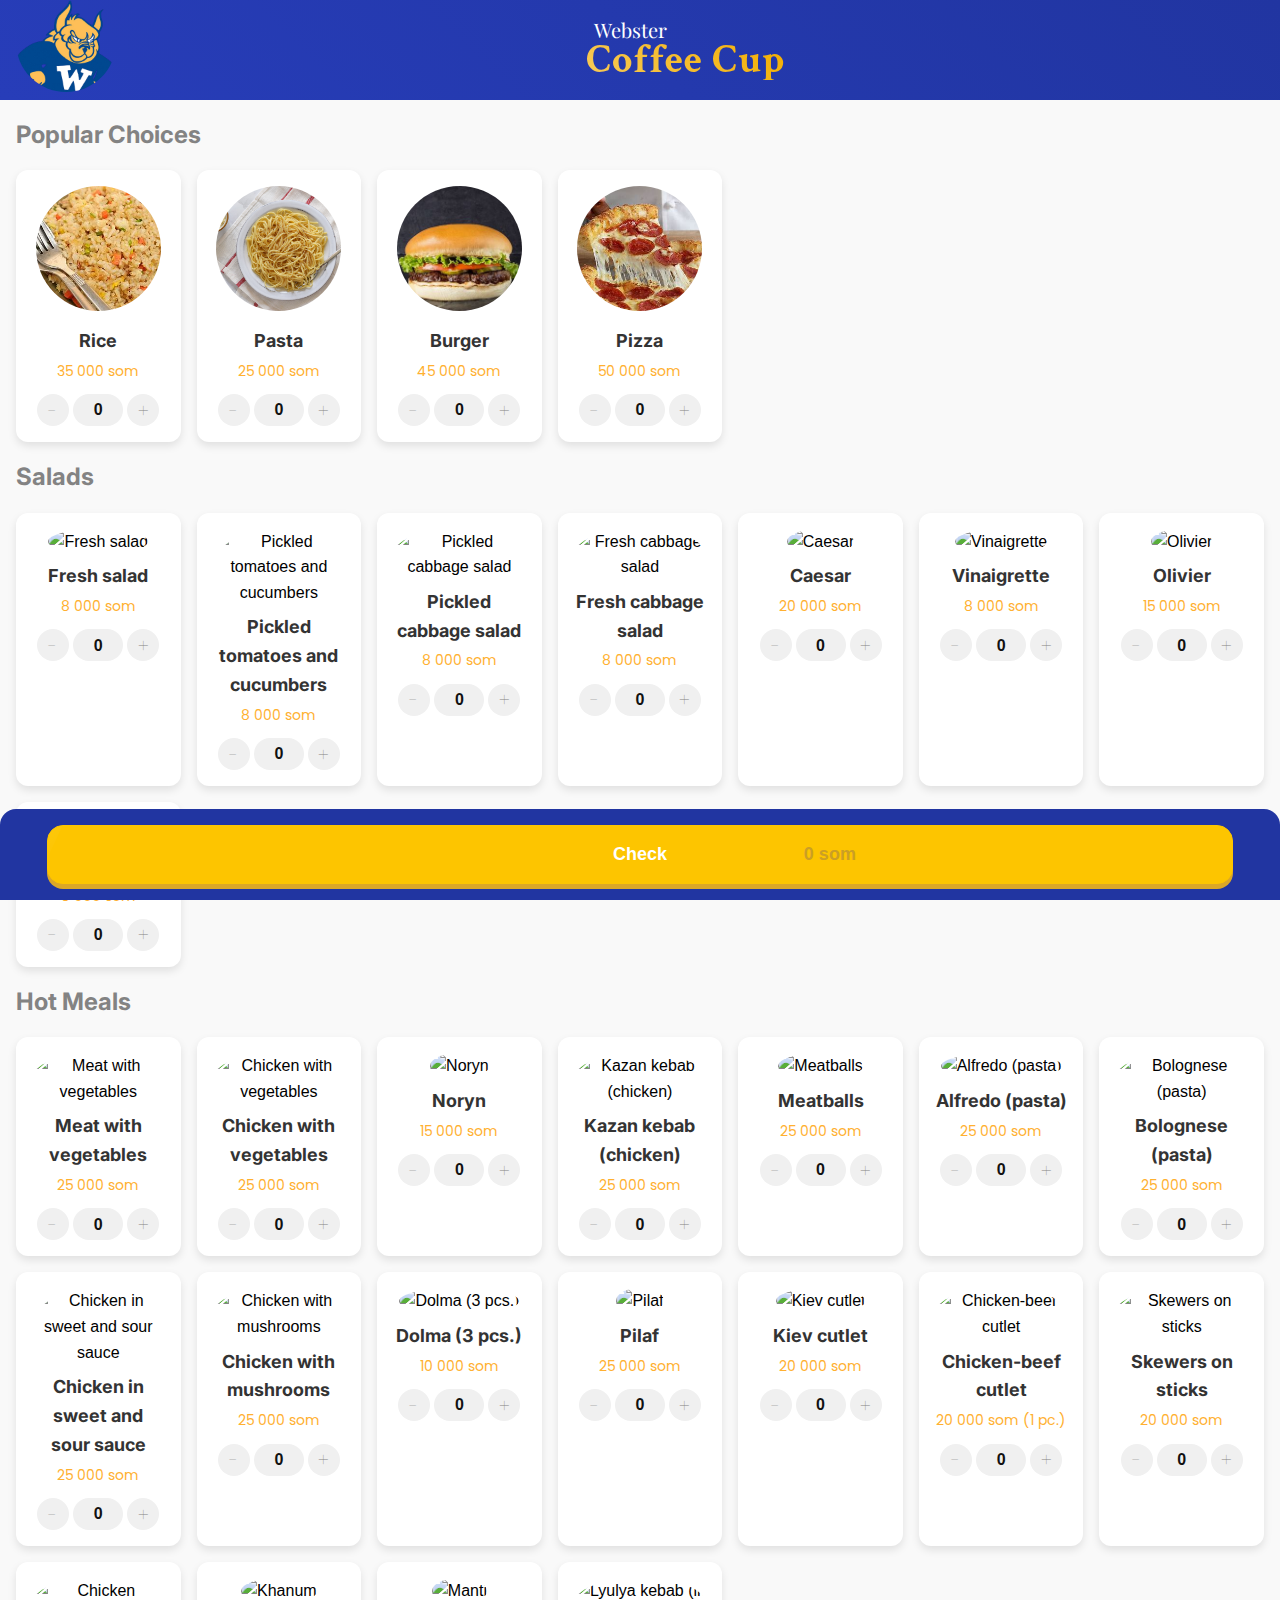
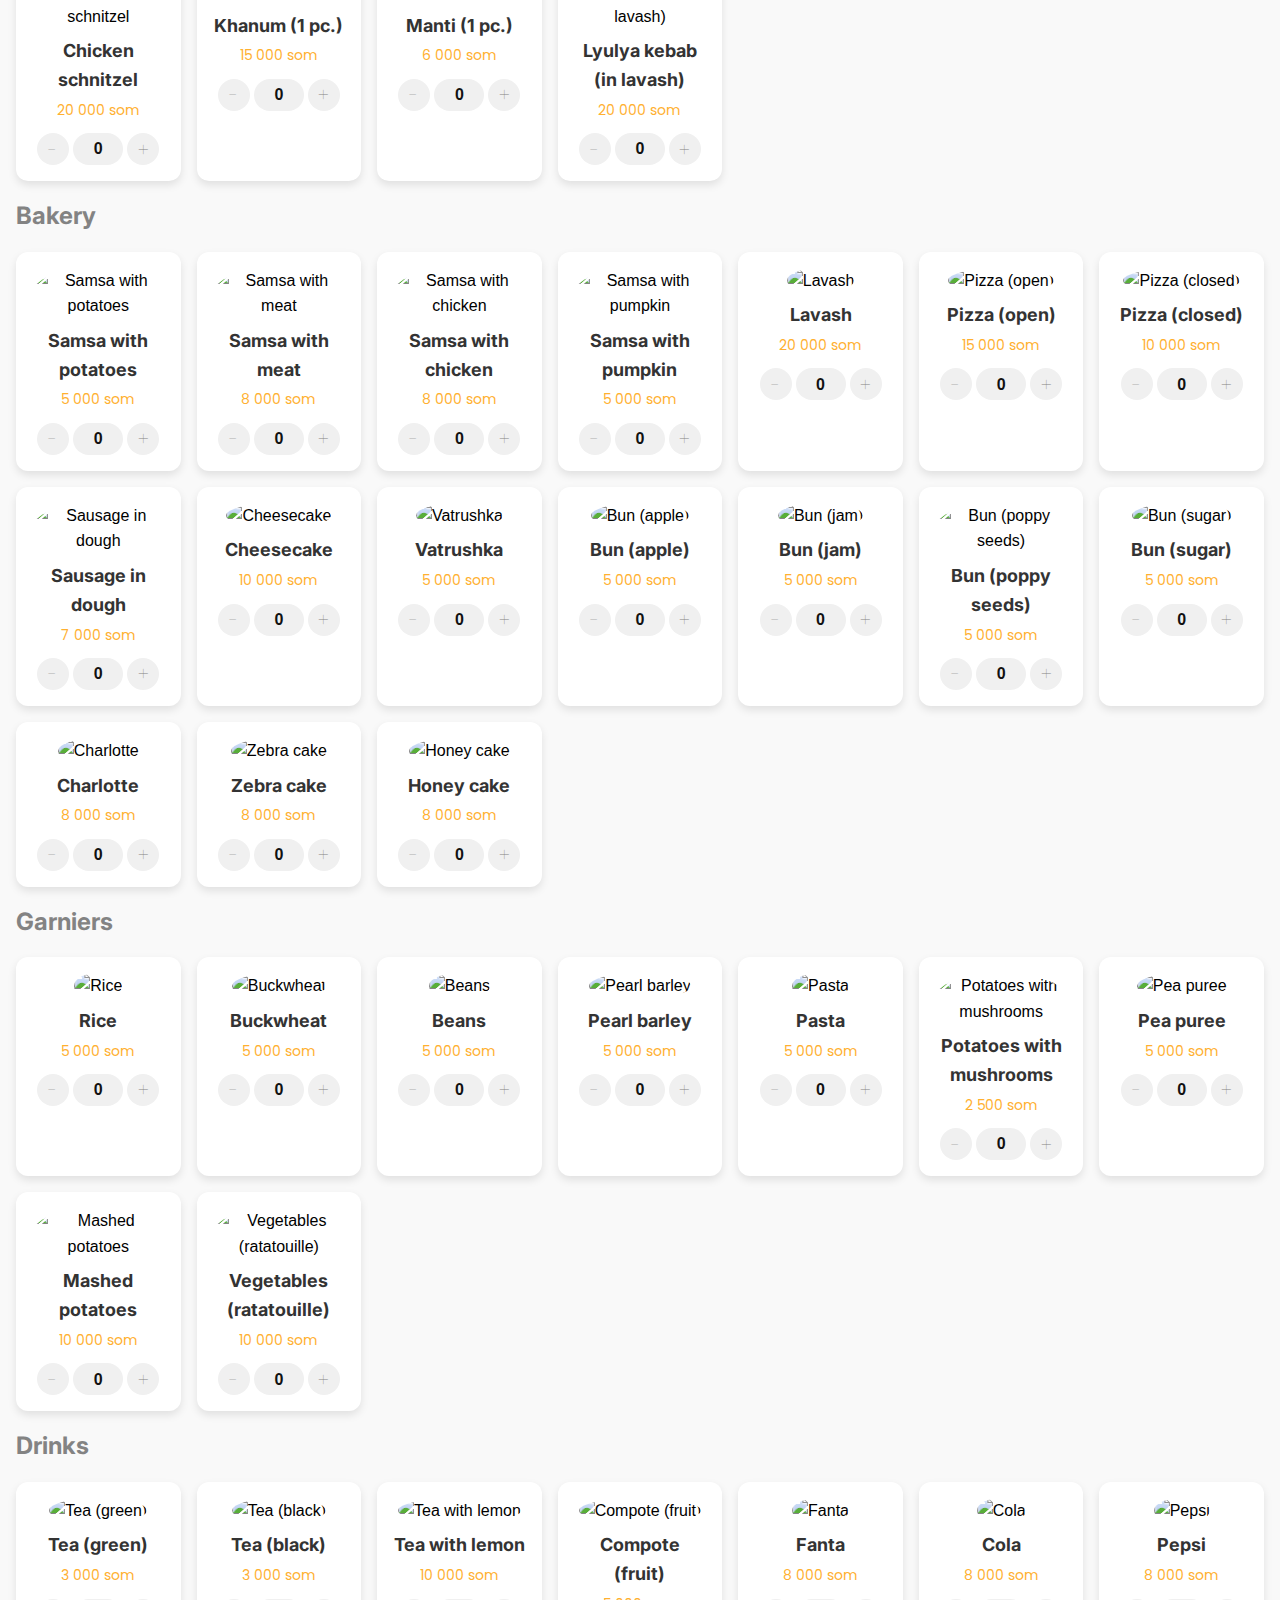
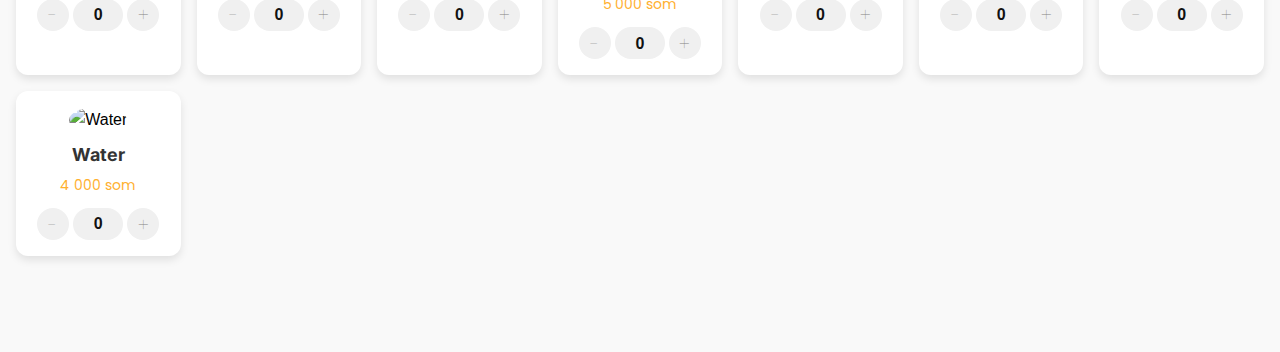
==== commit b469f06b: "Refactor: Remove unused DOM manipulation and event logic" ====
--- a/index.html
+++ b/index.html
@@ -160,7 +160,7 @@
             <h2>Hot Meals</h2>
         </div>
         <div class="food-card">
-            <img src="src/burger.jpg" loading="lazy" alt="Meat with vegetables" class="food-image lazy">
+            <img src="src/meat-vegetables.jpg" loading="lazy" alt="Meat with vegetables" class="food-image lazy">
             <h3 class="food-title">Meat with vegetables</h3>
             <p class="food-price">25 000 som</p>
             <div class="quantity-selector">
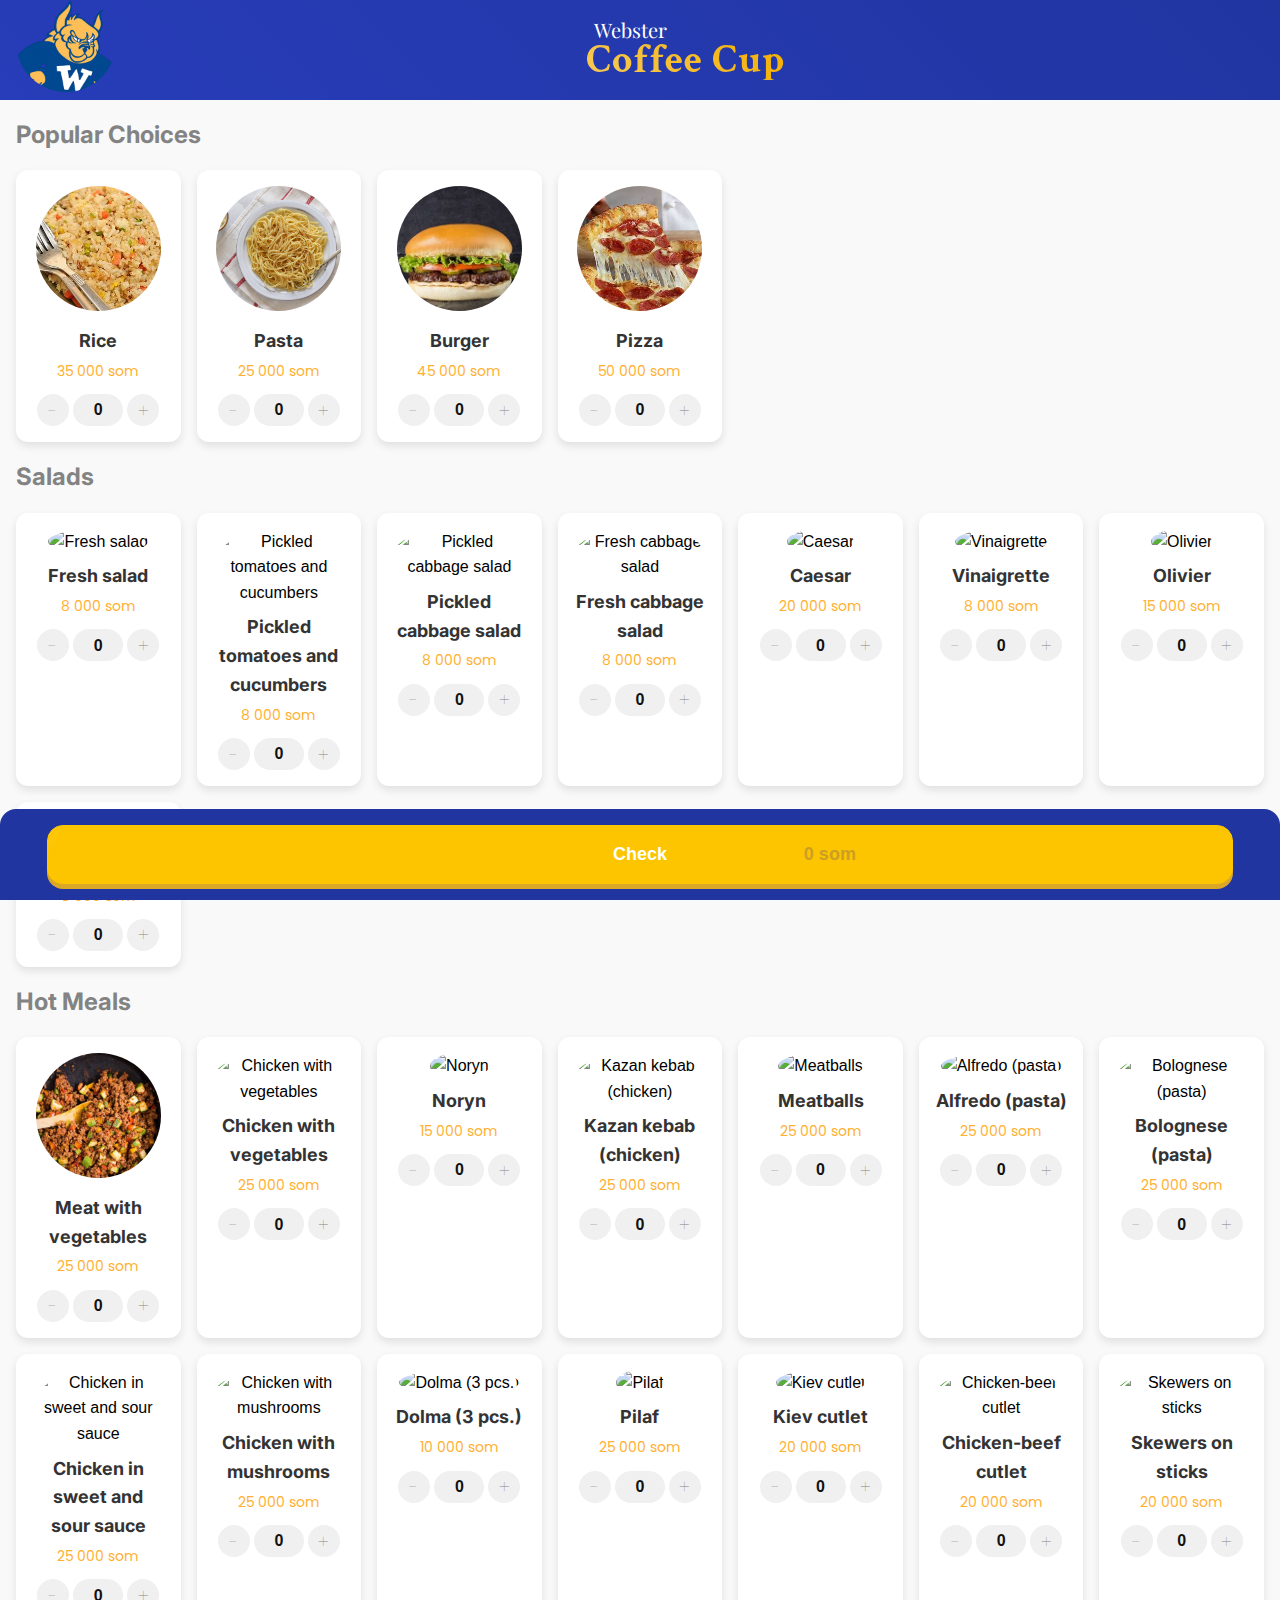
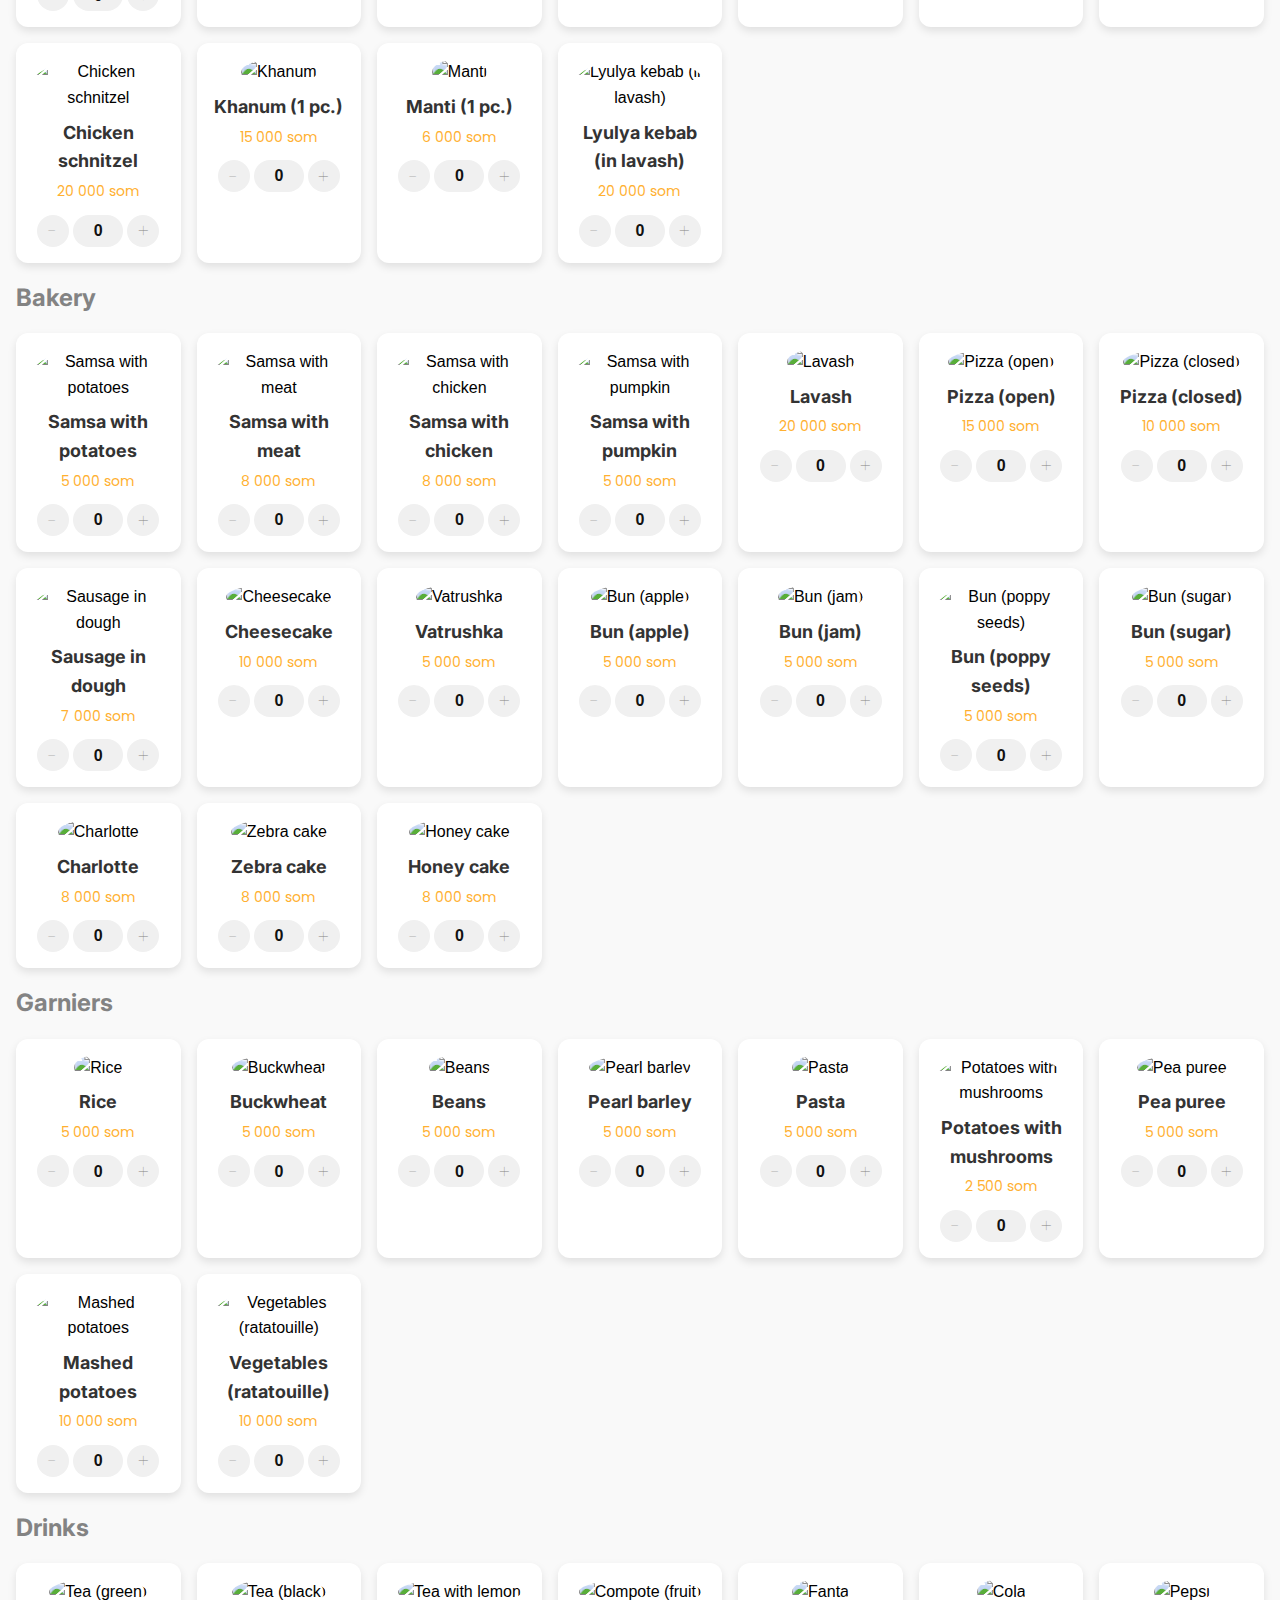
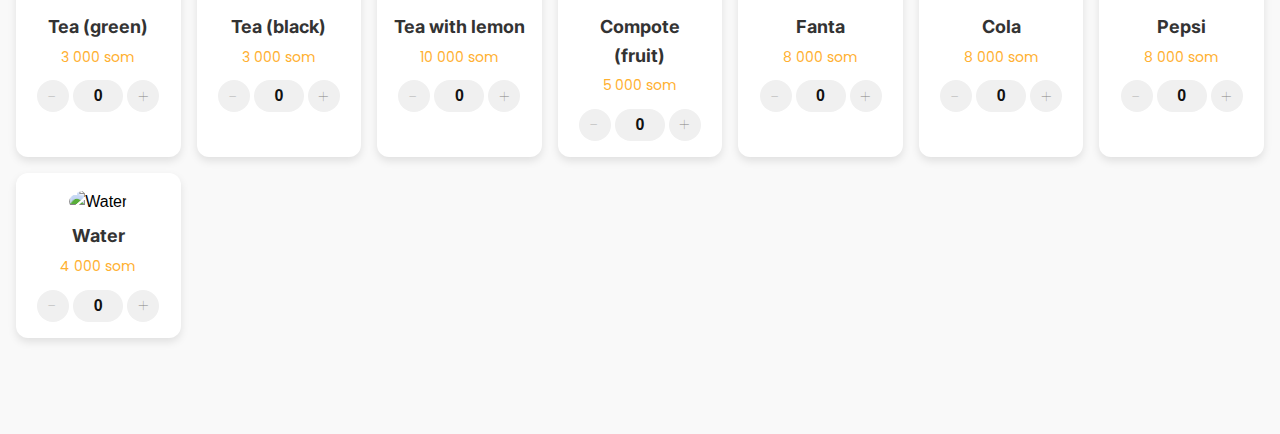
==== commit 01a06ff3: "Add initial HTML structure for Coffee Cup Chiefs menu" ====
--- a/index.html
+++ b/index.html
@@ -282,7 +282,7 @@
         <div class="food-card">
             <img src="src/chicken-beef-cutlet.jpg" alt="Chicken-beef cutlet" class="food-image lazy">
             <h3 class="food-title">Chicken-beef cutlet</h3>
-            <p class="food-price">20 000 som (1 pc.)</p>
+            <p class="food-price">20 000 som</p>
             <div class="quantity-selector">
                 <button class="decrement">-</button>
                 <span class="quantity">0</span>
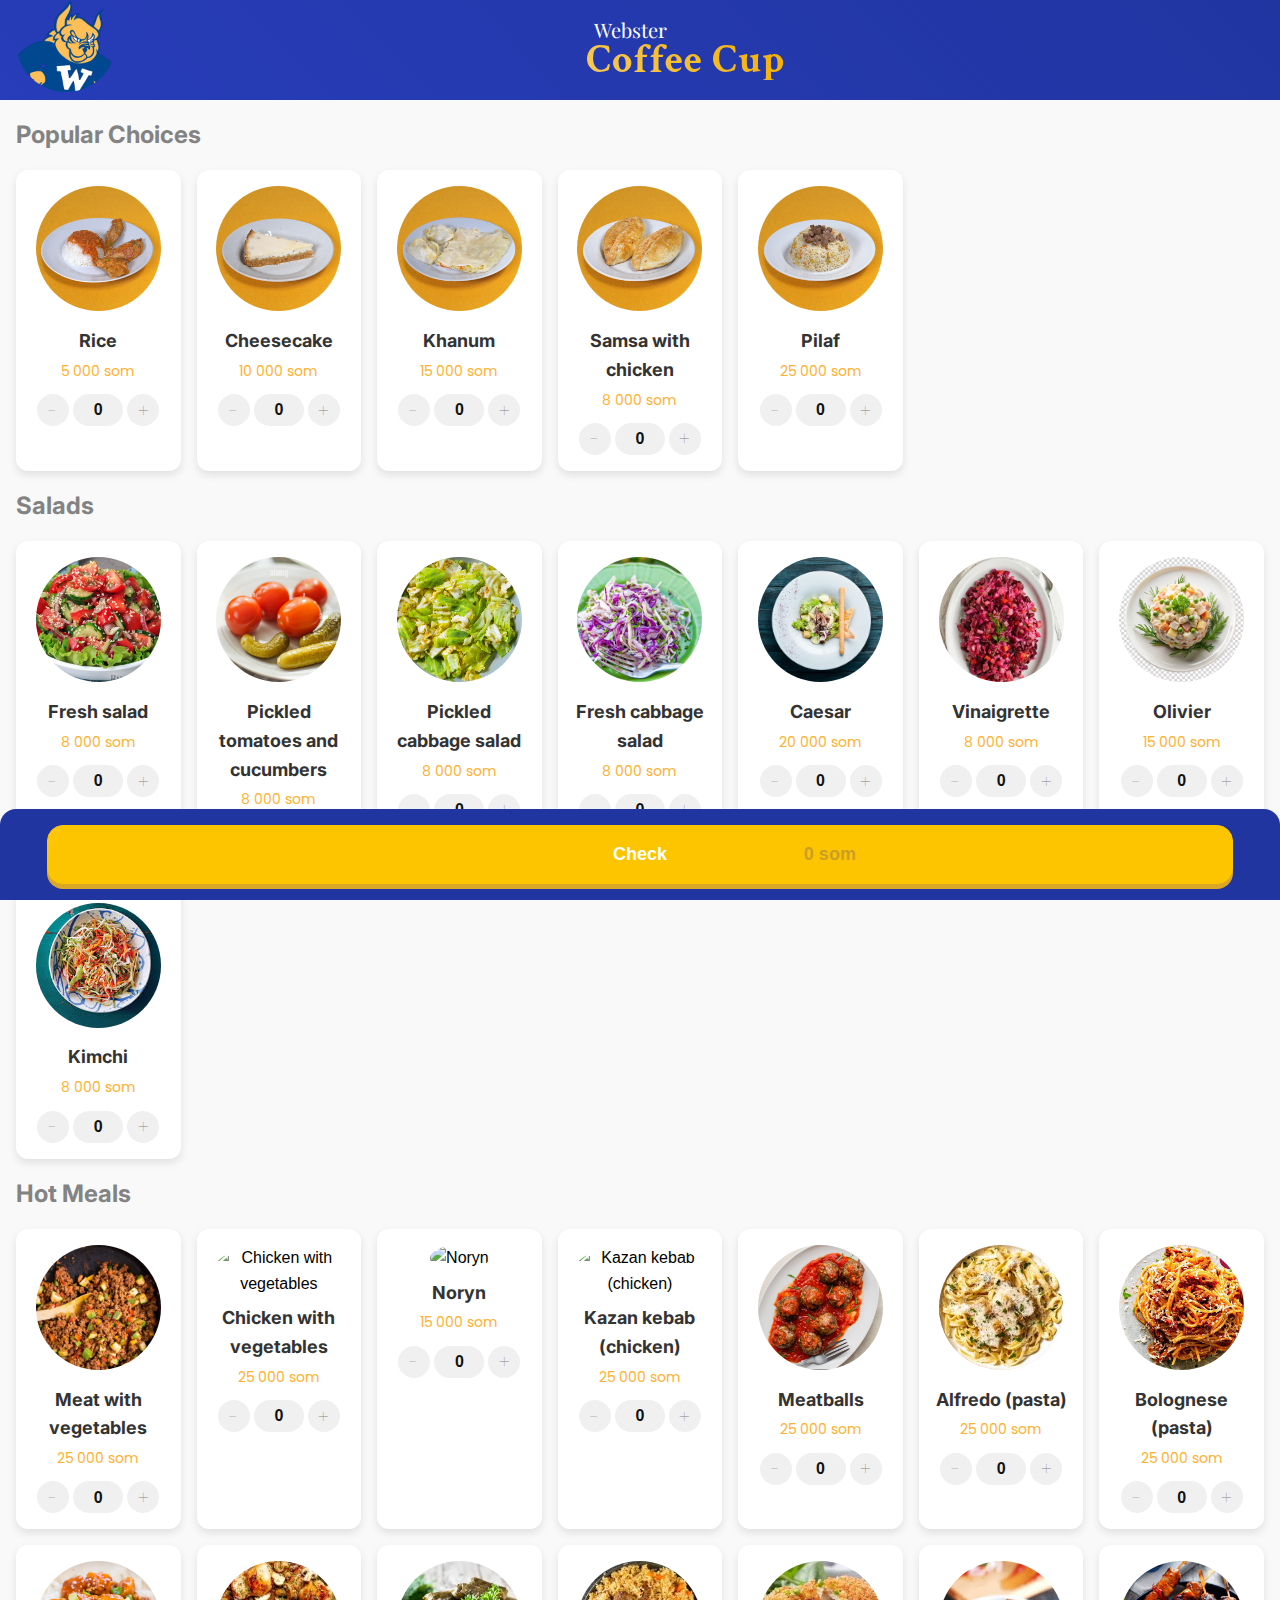
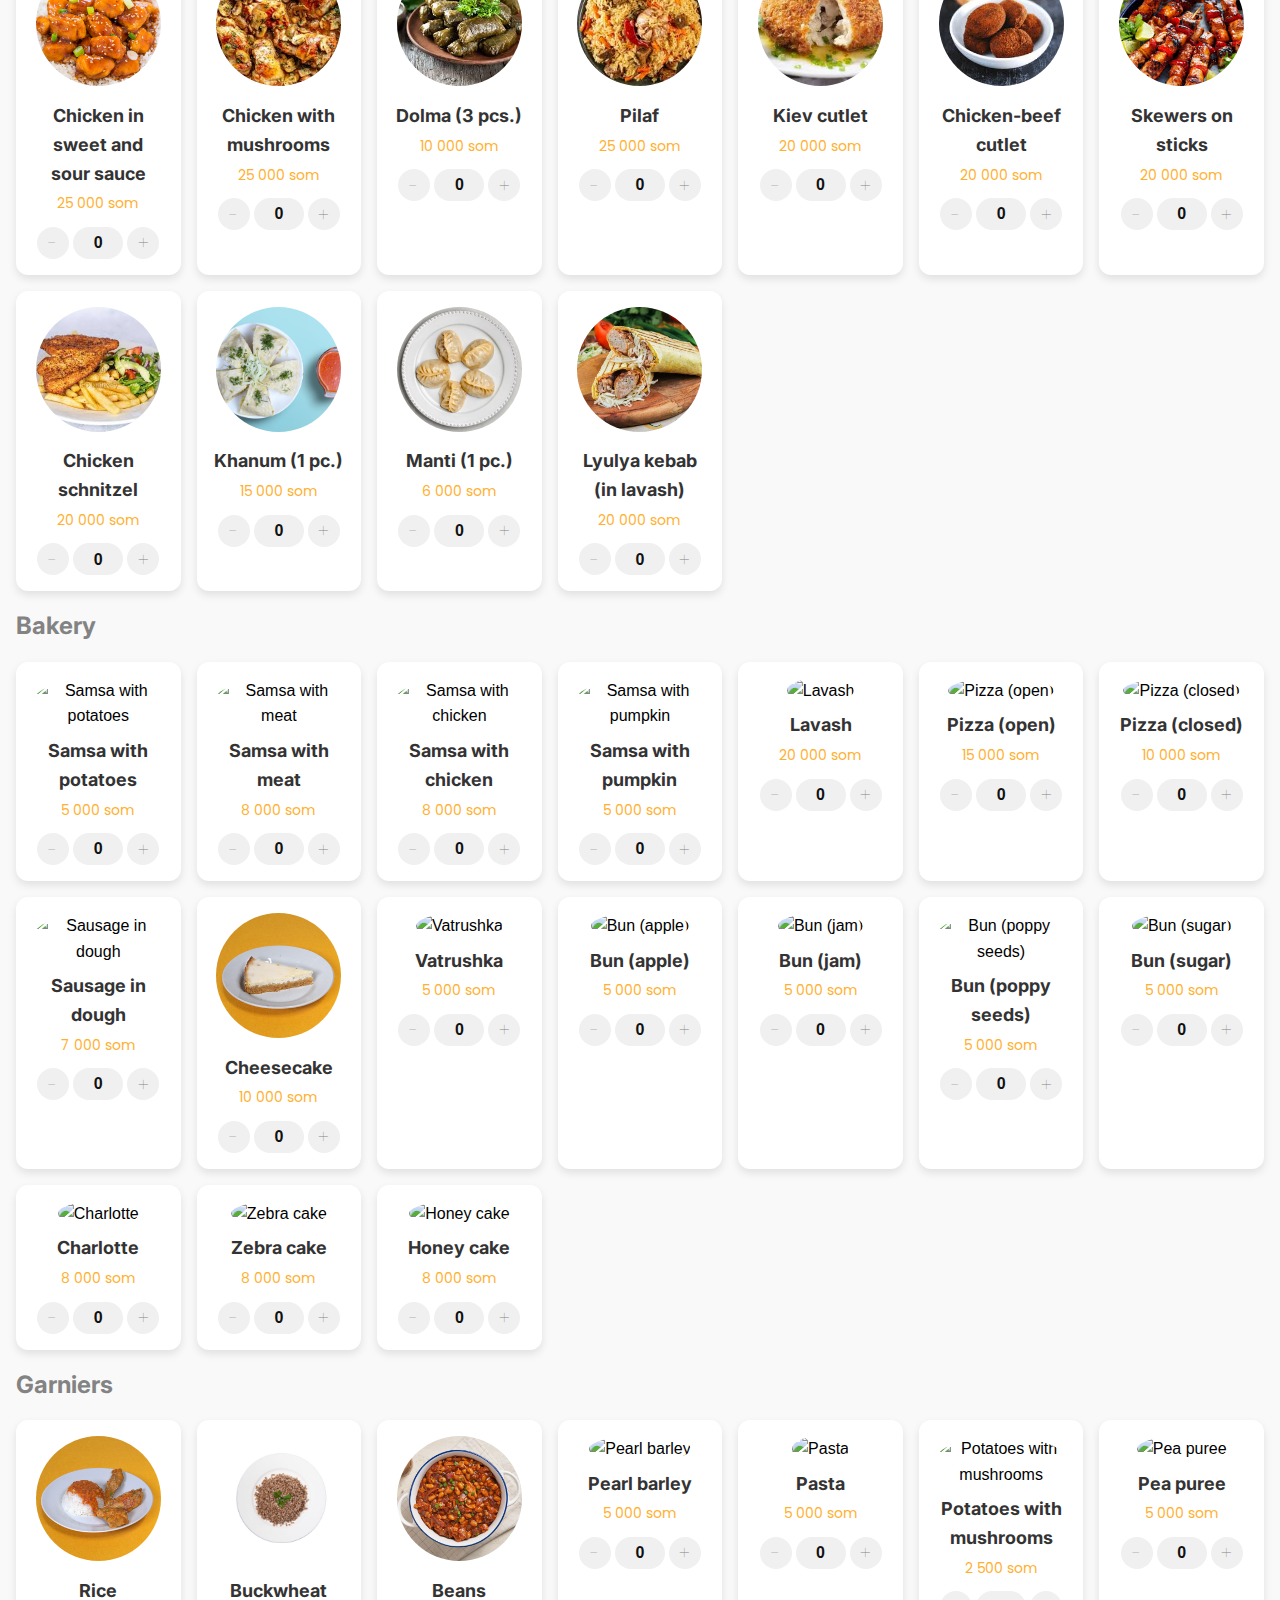
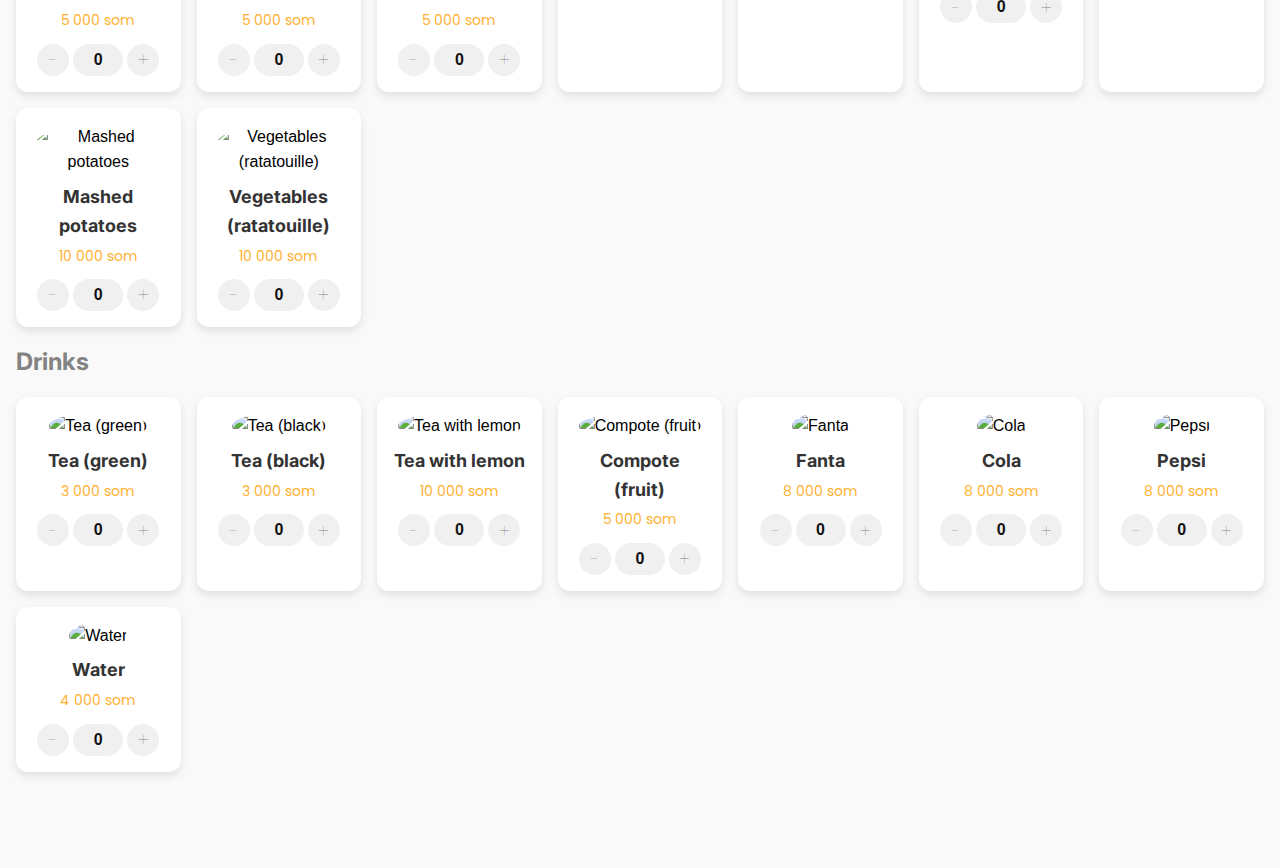
==== commit 8aa9c3f5: "Add initial HTML structure for Coffee Cup Chiefs menu" ====
--- a/index.html
+++ b/index.html
@@ -31,39 +31,49 @@
             <h2>Popular Choices</h2>
         </div>
         <div class="food-card">
-            <img src="src/download.png" alt="Rice" class="food-image lazy">
+            <img src="src/rice.jpg" alt="Rice" class="food-image lazy">
             <h3 class="food-title">Rice</h3>
-            <p class="food-price">35 000 som</p>
-            <div class="quantity-selector">
-                <button class="decrement">-</button>
-                <span class="quantity">0</span>
-                <button class="increment">+</button>
-            </div>
-        </div>
-        <div class="food-card">
-            <img src="src/pasta.png" alt="Pasta" class="food-image lazy">
-            <h3 class="food-title">Pasta</h3>
-            <p class="food-price">25 000 som</p>
-            <div class="quantity-selector">
-                <button class="decrement">-</button>
-                <span class="quantity">0</span>
-                <button class="increment">+</button>
-            </div>
-        </div>
-        <div class="food-card">
-            <img src="src/burger.jpg" alt="Burger" class="food-image lazy">
-            <h3 class="food-title">Burger</h3>
-            <p class="food-price">45 000 som</p>
-            <div class="quantity-selector">
-                <button class="decrement">-</button>
-                <span class="quantity">0</span>
-                <button class="increment">+</button>
-            </div>
-        </div>
-        <div class="food-card">
-            <img src="src/pizza.jpg" alt="Pizza" class="food-image lazy">
-            <h3 class="food-title">Pizza</h3>
-            <p class="food-price">50 000 som</p>
+            <p class="food-price">5 000 som</p>
+            <div class="quantity-selector">
+                <button class="decrement">-</button>
+                <span class="quantity">0</span>
+                <button class="increment">+</button>
+            </div>
+        </div>
+        <div class="food-card">
+            <img src="src/cheesecake.jpg" alt="Cheesecake" class="food-image lazy">
+            <h3 class="food-title">Cheesecake</h3>
+            <p class="food-price">10 000 som</p>
+            <div class="quantity-selector">
+                <button class="decrement">-</button>
+                <span class="quantity">0</span>
+                <button class="increment">+</button>
+            </div>
+        </div>
+        <div class="food-card">
+            <img src="src/dough.jpg" alt="Khanum" class="food-image lazy">
+            <h3 class="food-title">Khanum</h3>
+            <p class="food-price">15 000 som</p>
+            <div class="quantity-selector">
+                <button class="decrement">-</button>
+                <span class="quantity">0</span>
+                <button class="increment">+</button>
+            </div>
+        </div>
+        <div class="food-card">
+            <img src="src/meatdough.jpg" alt="Samsa with chicken" class="food-image lazy">
+            <h3 class="food-title">Samsa with chicken</h3>
+            <p class="food-price">8 000 som</p>
+            <div class="quantity-selector">
+                <button class="decrement">-</button>
+                <span class="quantity">0</span>
+                <button class="increment">+</button>
+            </div>
+        </div>
+        <div class="food-card">
+            <img src="src/plov.jpg" alt="Pilaf" class="food-image lazy">
+            <h3 class="food-title">Pilaf</h3>
+            <p class="food-price">25 000 som</p>
             <div class="quantity-selector">
                 <button class="decrement">-</button>
                 <span class="quantity">0</span>
